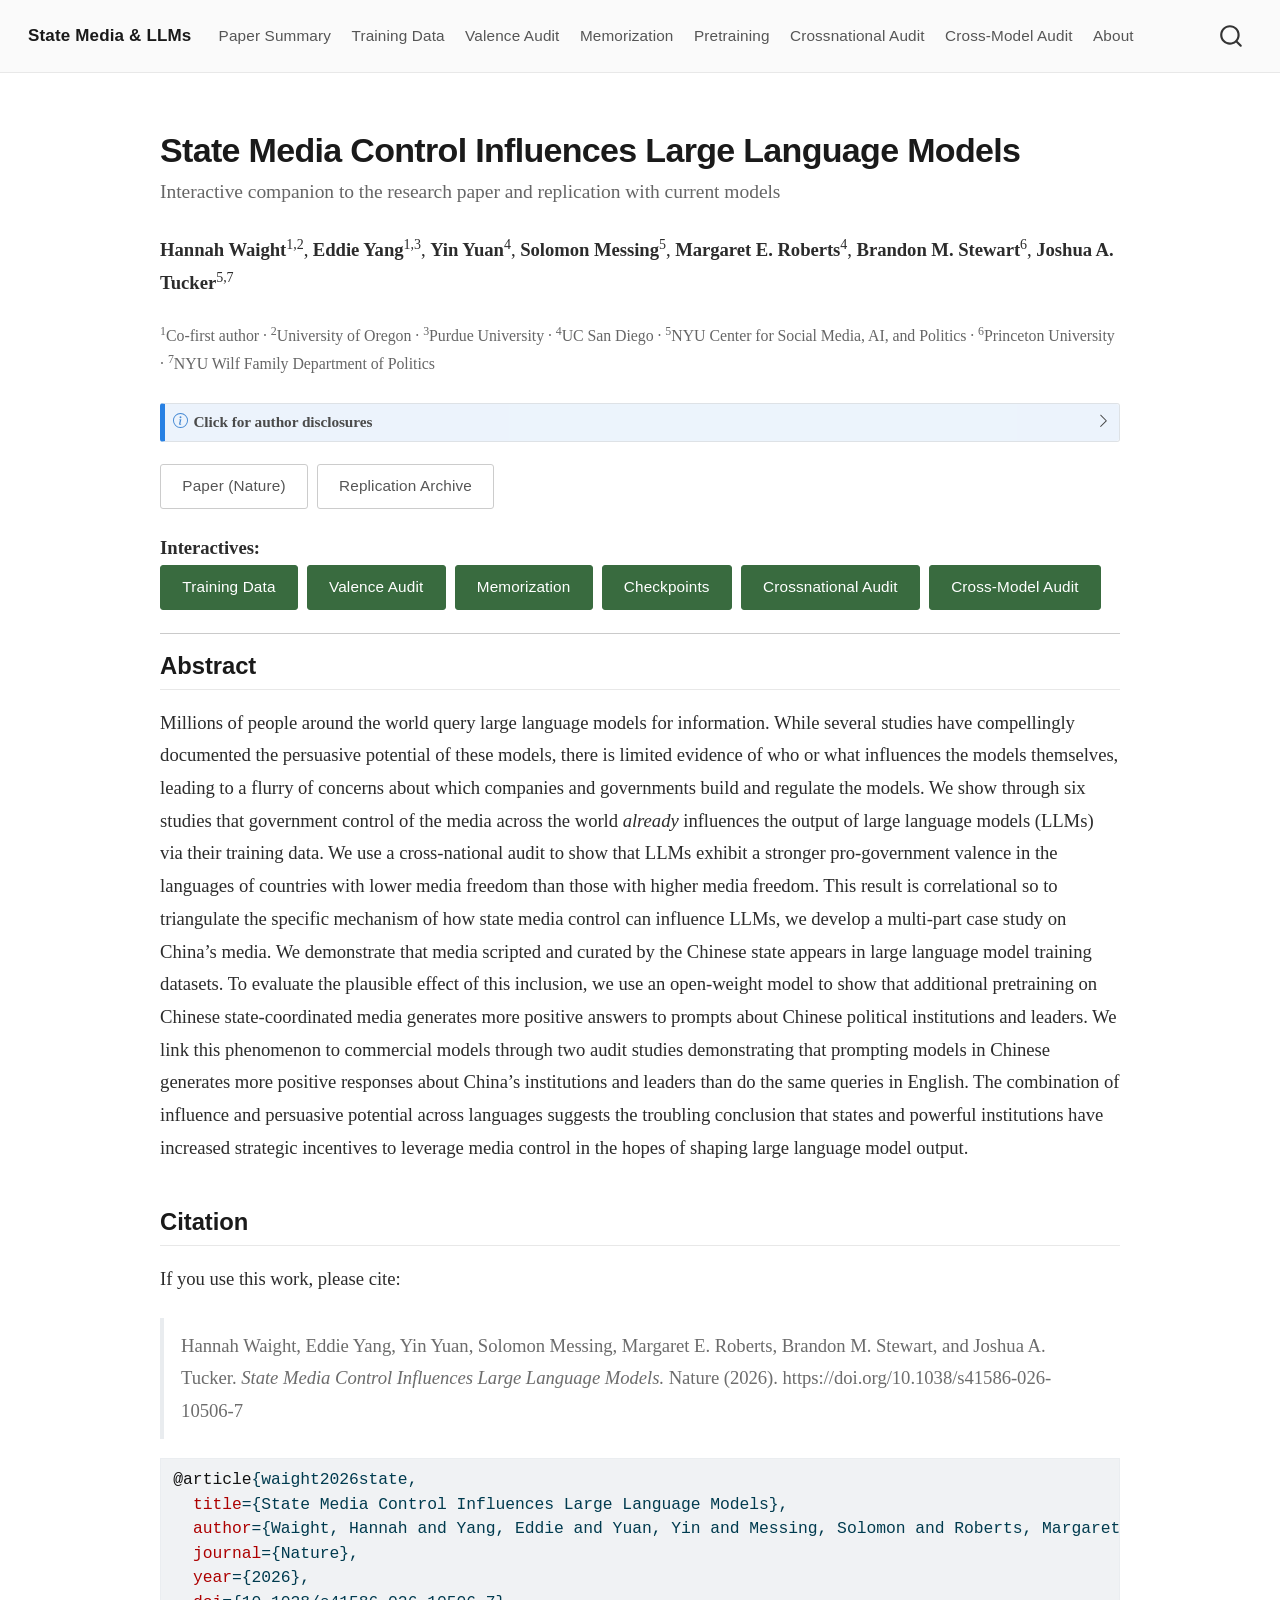
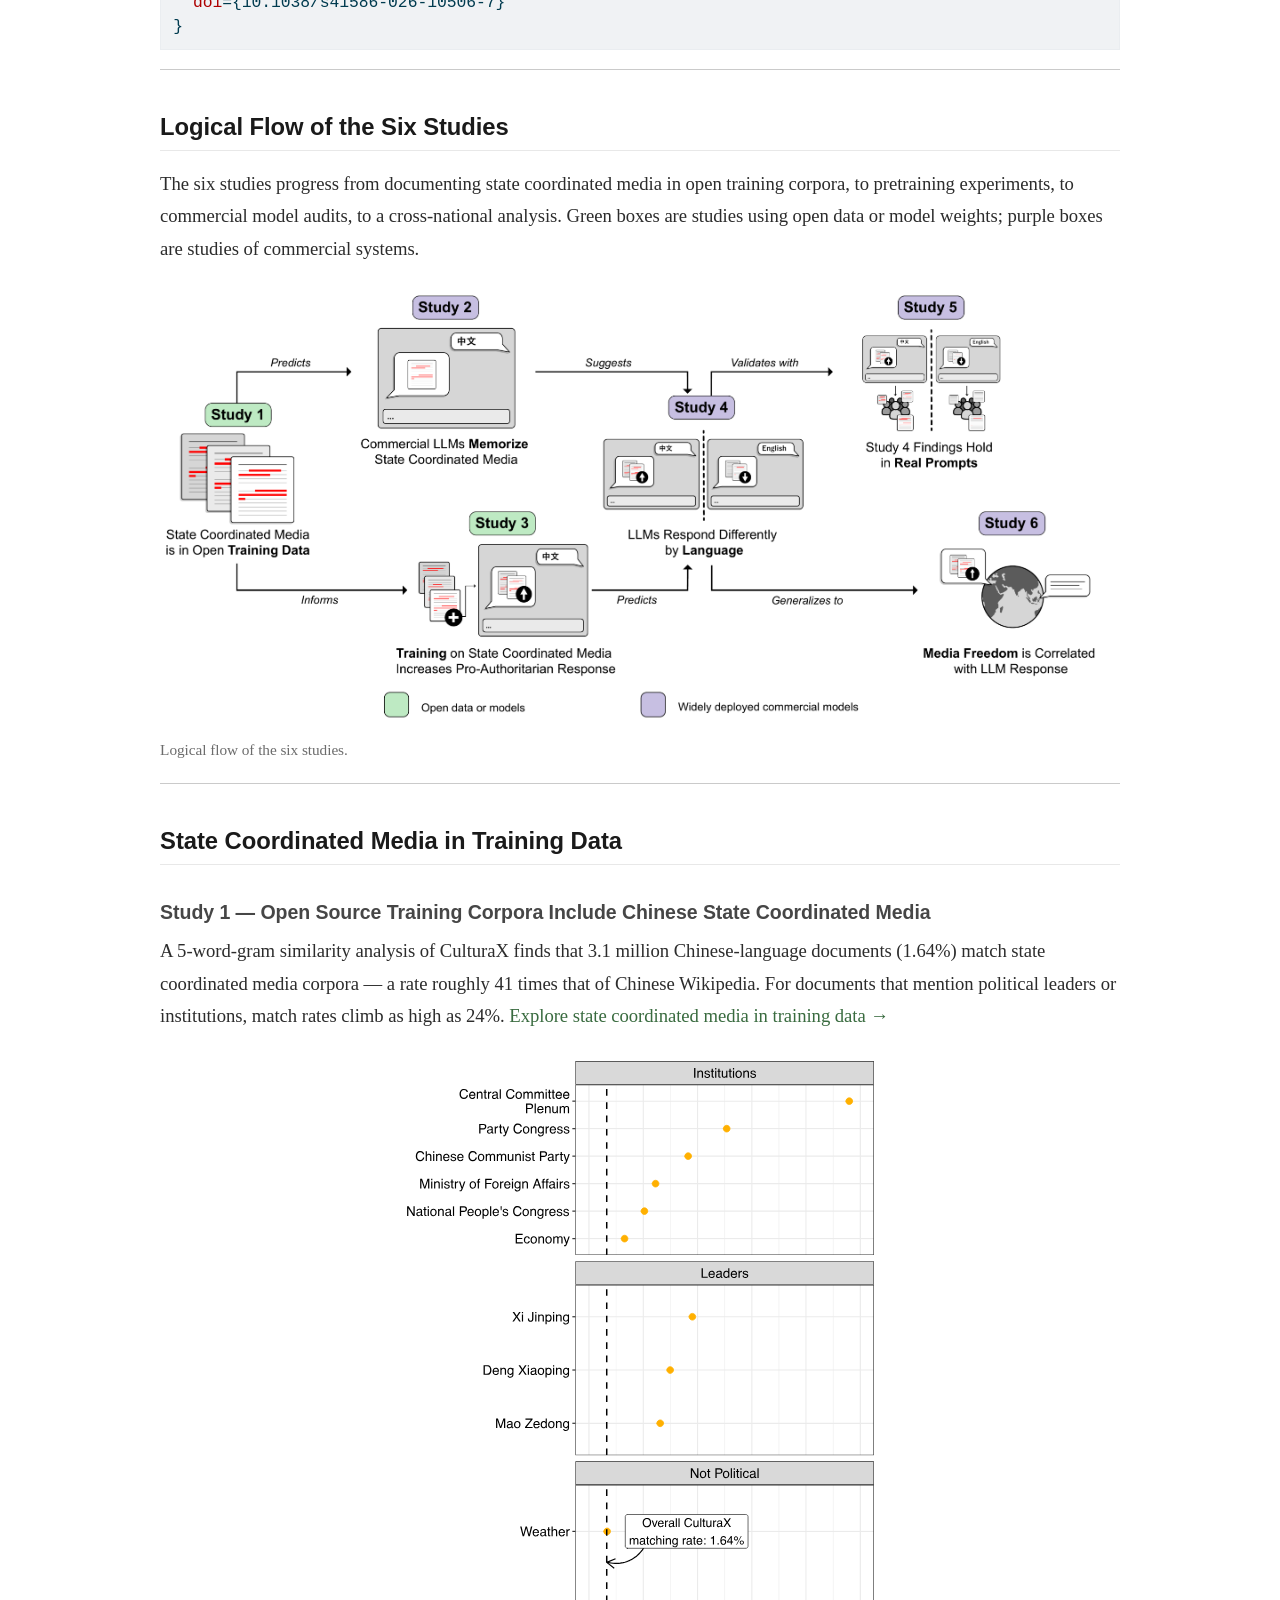
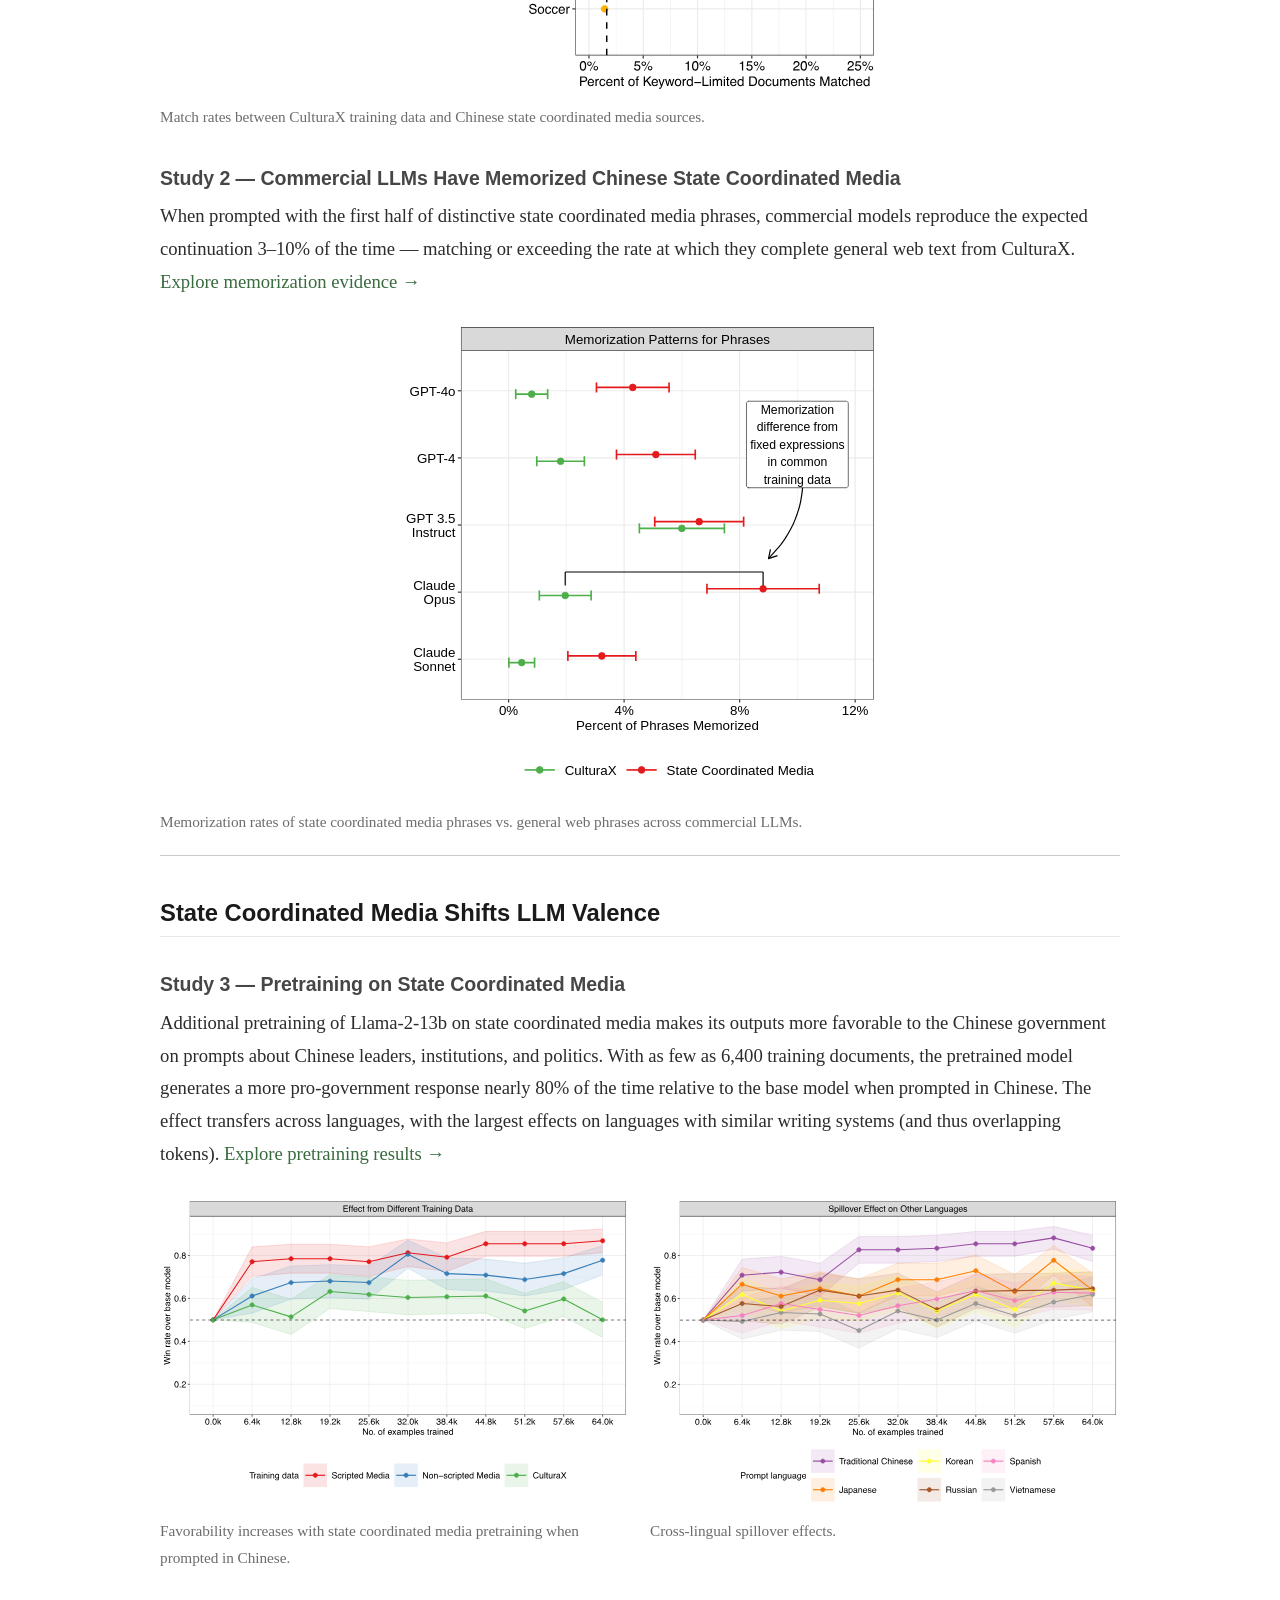
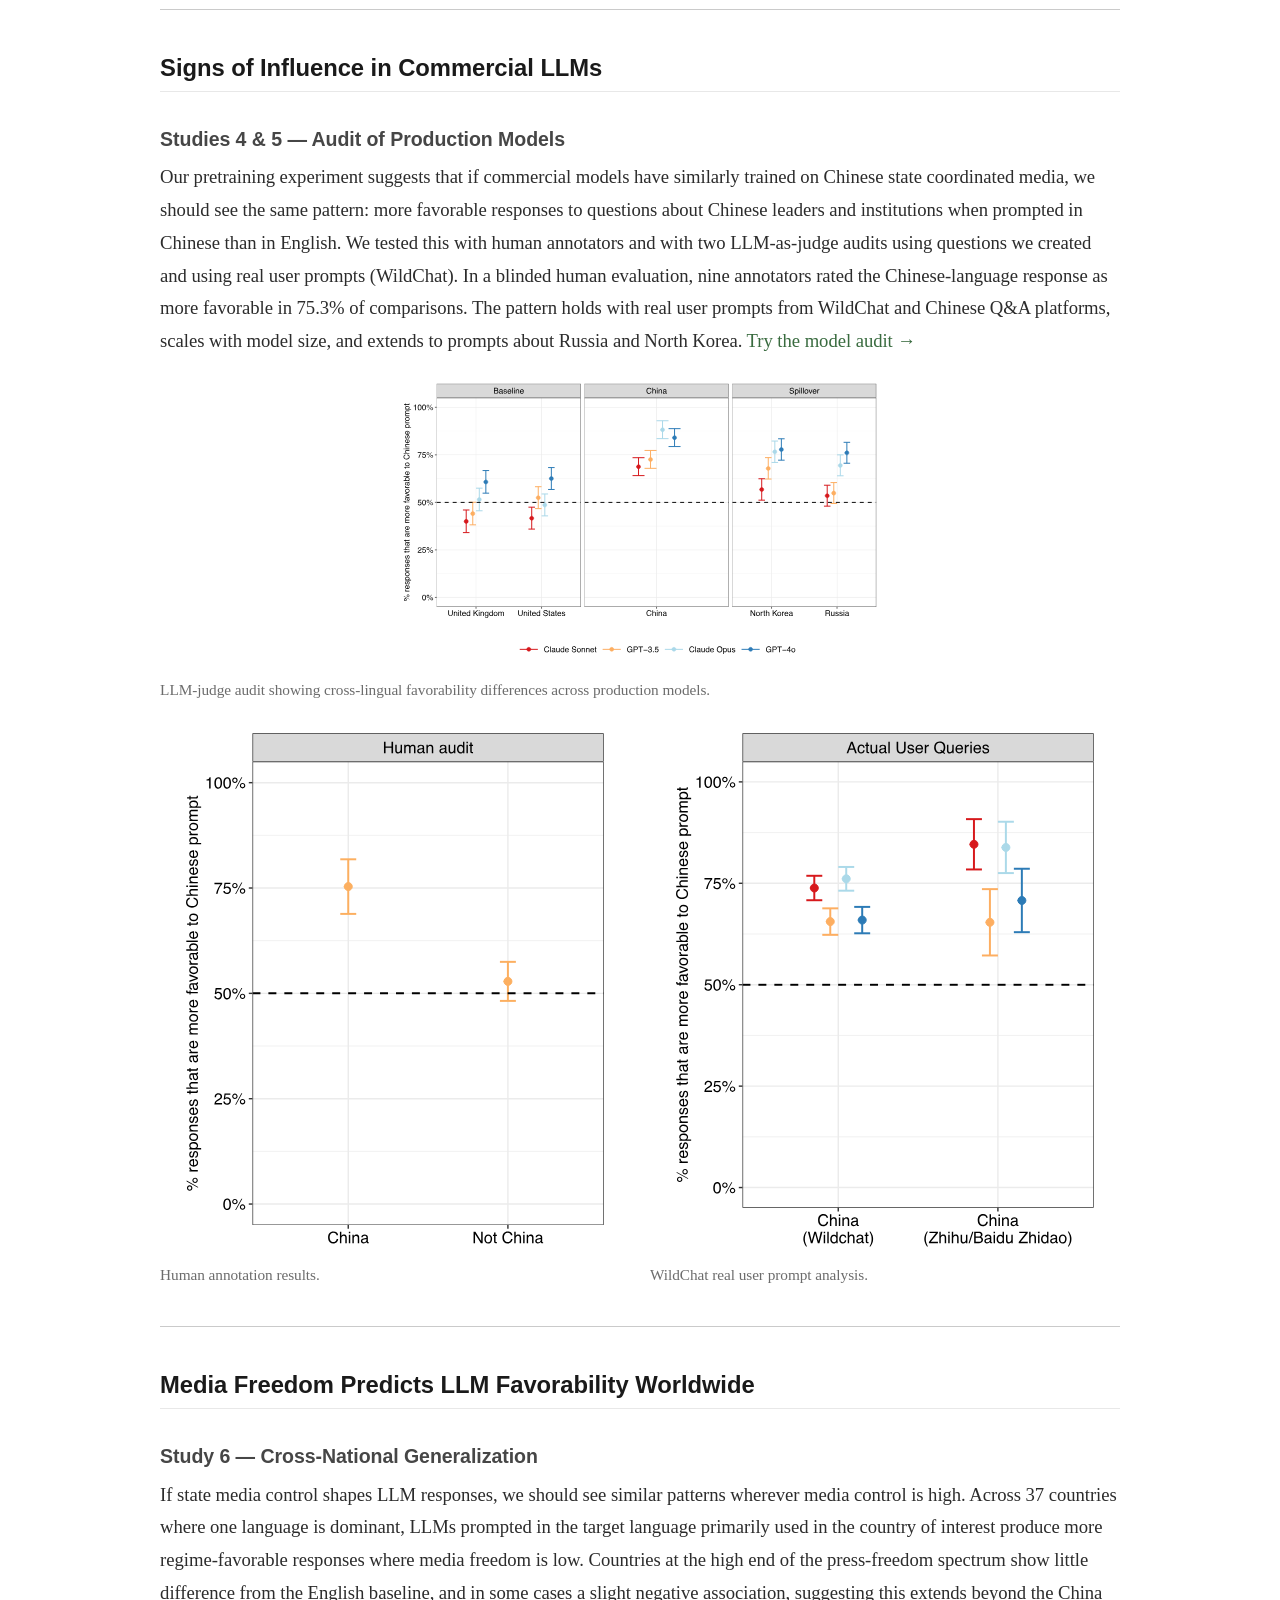
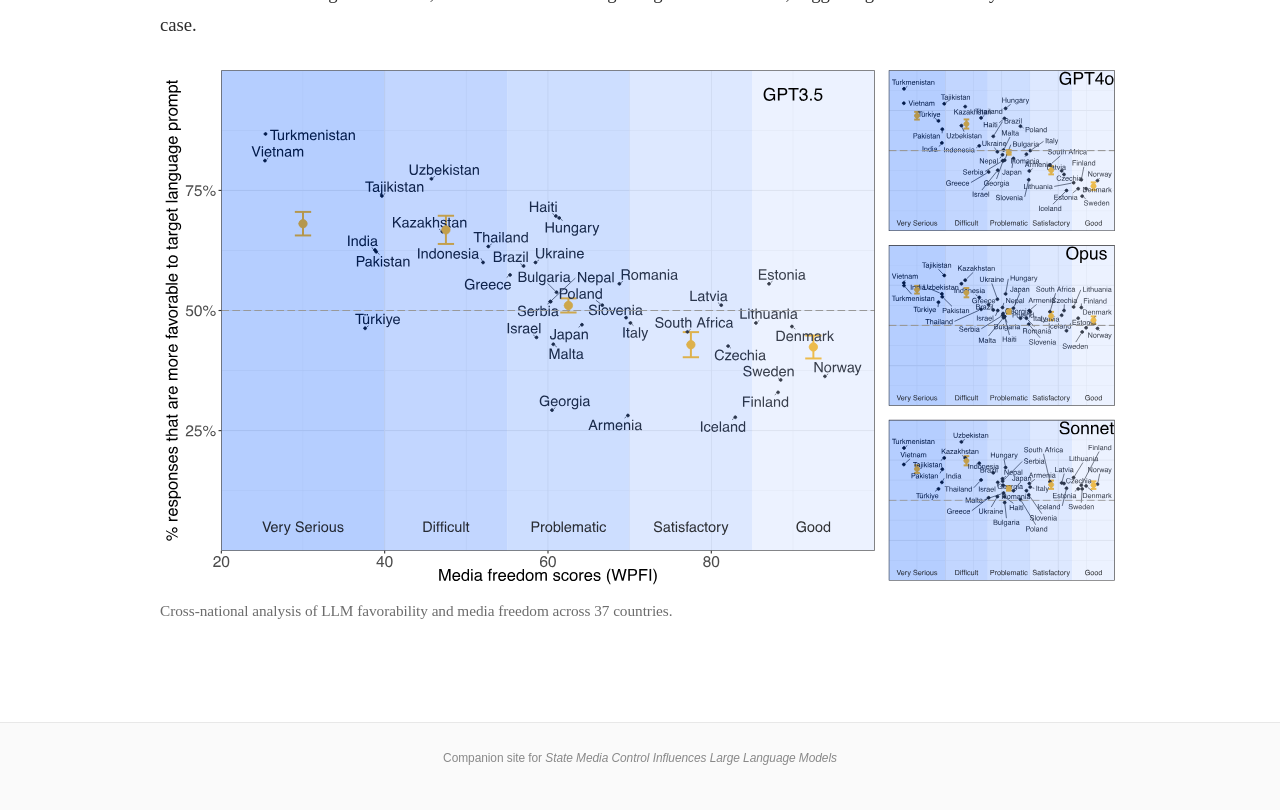
==== index.html @ e82400bd "Built site for gh-pages" ====
<!DOCTYPE html>
<html xmlns="http://www.w3.org/1999/xhtml" lang="en" xml:lang="en"><head>

<meta charset="utf-8">
<meta name="generator" content="quarto-1.9.37">

<meta name="viewport" content="width=device-width, initial-scale=1.0, user-scalable=yes">


<title>State Media Control Influences Large Language Models – State Media &amp; LLMs</title>
<style>
/* Default styles provided by pandoc.
** See https://pandoc.org/MANUAL.html#variables-for-html for config info.
*/
code{white-space: pre-wrap;}
span.smallcaps{font-variant: small-caps;}
div.columns{display: flex; gap: min(4vw, 1.5em);}
div.column{flex: auto; overflow-x: auto;}
div.hanging-indent{margin-left: 1.5em; text-indent: -1.5em;}
ul.task-list{list-style: none;}
ul.task-list li input[type="checkbox"] {
  width: 0.8em;
  margin: 0 0.8em 0.2em -1em; /* quarto-specific, see https://github.com/quarto-dev/quarto-cli/issues/4556 */ 
  vertical-align: middle;
}
/* CSS for syntax highlighting */
html { -webkit-text-size-adjust: 100%; }
pre > code.sourceCode { white-space: pre; position: relative; }
pre > code.sourceCode > span { display: inline-block; line-height: 1.25; }
pre > code.sourceCode > span:empty { height: 1.2em; }
.sourceCode { overflow: visible; }
code.sourceCode > span { color: inherit; text-decoration: inherit; }
div.sourceCode { margin: 1em 0; }
pre.sourceCode { margin: 0; }
@media screen {
div.sourceCode { overflow: auto; }
}
@media print {
pre > code.sourceCode { white-space: pre-wrap; }
pre > code.sourceCode > span { text-indent: -5em; padding-left: 5em; }
}
pre.numberSource code
  { counter-reset: source-line 0; }
pre.numberSource code > span
  { position: relative; left: -4em; counter-increment: source-line; }
pre.numberSource code > span > a:first-child::before
  { content: counter(source-line);
    position: relative; left: -1em; text-align: right; vertical-align: baseline;
    border: none; display: inline-block;
    -webkit-touch-callout: none; -webkit-user-select: none;
    -khtml-user-select: none; -moz-user-select: none;
    -ms-user-select: none; user-select: none;
    padding: 0 4px; width: 4em;
  }
pre.numberSource { margin-left: 3em;  padding-left: 4px; }
div.sourceCode
  {   }
@media screen {
pre > code.sourceCode > span > a:first-child::before { text-decoration: underline; }
}
</style>


<script src="site_libs/quarto-nav/quarto-nav.js"></script>
<script src="site_libs/quarto-nav/headroom.min.js"></script>
<script src="site_libs/clipboard/clipboard.min.js"></script>
<script src="site_libs/quarto-search/autocomplete.umd.js"></script>
<script src="site_libs/quarto-search/fuse.min.js"></script>
<script src="site_libs/quarto-search/quarto-search.js"></script>
<meta name="quarto:offset" content="./">
<script src="site_libs/quarto-html/quarto.js" type="module"></script>
<script src="site_libs/quarto-html/tabsets/tabsets.js" type="module"></script>
<script src="site_libs/quarto-html/popper.min.js"></script>
<script src="site_libs/quarto-html/tippy.umd.min.js"></script>
<script src="site_libs/quarto-html/anchor.min.js"></script>
<link href="site_libs/quarto-html/tippy.css" rel="stylesheet">
<link href="site_libs/quarto-html/quarto-syntax-highlighting-7f8f88aac4f3542376d5c11b86a4c14d.css" rel="stylesheet" id="quarto-text-highlighting-styles">
<script src="site_libs/bootstrap/bootstrap.min.js"></script>
<link href="site_libs/bootstrap/bootstrap-icons.css" rel="stylesheet">
<link href="site_libs/bootstrap/bootstrap-69e6af7db91654c2cebb0308aa885b7c.min.css" rel="stylesheet" append-hash="true" id="quarto-bootstrap" data-mode="light">
<script id="quarto-search-options" type="application/json">{
  "location": "navbar",
  "copy-button": false,
  "collapse-after": 3,
  "panel-placement": "end",
  "type": "overlay",
  "limit": 50,
  "keyboard-shortcut": [
    "f",
    "/",
    "s"
  ],
  "show-item-context": false,
  "language": {
    "search-no-results-text": "No results",
    "search-matching-documents-text": "matching documents",
    "search-copy-link-title": "Copy link to search",
    "search-hide-matches-text": "Hide additional matches",
    "search-more-match-text": "more match in this document",
    "search-more-matches-text": "more matches in this document",
    "search-clear-button-title": "Clear",
    "search-text-placeholder": "",
    "search-detached-cancel-button-title": "Cancel",
    "search-submit-button-title": "Submit",
    "search-label": "Search"
  }
}</script>


<link rel="stylesheet" href="styles.css">
</head>

<body class="nav-fixed fullcontent quarto-light">

<div id="quarto-search-results"></div>
  <header id="quarto-header" class="headroom fixed-top">
    <nav class="navbar navbar-expand-lg " data-bs-theme="dark">
      <div class="navbar-container container-fluid">
      <div class="navbar-brand-container mx-auto">
    <a class="navbar-brand" href="./index.html">
    <span class="navbar-title">State Media &amp; LLMs</span>
    </a>
  </div>
            <div id="quarto-search" class="" title="Search"></div>
          <button class="navbar-toggler" type="button" data-bs-toggle="collapse" data-bs-target="#navbarCollapse" aria-controls="navbarCollapse" role="menu" aria-expanded="false" aria-label="Toggle navigation" onclick="if (window.quartoToggleHeadroom) { window.quartoToggleHeadroom(); }">
  <span class="navbar-toggler-icon"></span>
</button>
          <div class="collapse navbar-collapse" id="navbarCollapse">
            <ul class="navbar-nav navbar-nav-scroll me-auto">
  <li class="nav-item">
    <a class="nav-link active" href="./index.html" aria-current="page"> 
<span class="menu-text">Paper Summary</span></a>
  </li>  
  <li class="nav-item">
    <a class="nav-link" href="./scm_in_pretrain.html"> 
<span class="menu-text">Training Data</span></a>
  </li>  
  <li class="nav-item">
    <a class="nav-link" href="./audit.html"> 
<span class="menu-text">Valence Audit</span></a>
  </li>  
  <li class="nav-item">
    <a class="nav-link" href="./memorization.html"> 
<span class="menu-text">Memorization</span></a>
  </li>  
  <li class="nav-item">
    <a class="nav-link" href="./checkpoints.html"> 
<span class="menu-text">Pretraining</span></a>
  </li>  
  <li class="nav-item">
    <a class="nav-link" href="./global.html"> 
<span class="menu-text">Crossnational Audit</span></a>
  </li>  
  <li class="nav-item">
    <a class="nav-link" href="./cross_model_audit.html"> 
<span class="menu-text">Cross-Model Audit</span></a>
  </li>  
  <li class="nav-item">
    <a class="nav-link" href="./about.html"> 
<span class="menu-text">About</span></a>
  </li>  
</ul>
          </div> <!-- /navcollapse -->
            <div class="quarto-navbar-tools">
</div>
      </div> <!-- /container-fluid -->
    </nav>
</header>
<!-- content -->
<div id="quarto-content" class="quarto-container page-columns page-rows-contents page-layout-article page-navbar">
<!-- sidebar -->
<!-- margin-sidebar -->
    
<!-- main -->
<main class="content" id="quarto-document-content">

<header id="title-block-header" class="quarto-title-block default">
<div class="quarto-title">
<h1 class="title">State Media Control Influences Large Language Models</h1>
<p class="subtitle lead">Interactive companion to the research paper and replication with current models</p>
</div>



<div class="quarto-title-meta">

    
  
    
  </div>
  


</header>


<p><strong>Hannah Waight</strong><sup>1,2</sup>, <strong>Eddie Yang</strong><sup>1,3</sup>, <strong>Yin Yuan</strong><sup>4</sup>, <strong>Solomon Messing</strong><sup>5</sup>, <strong>Margaret E. Roberts</strong><sup>4</sup>, <strong>Brandon M. Stewart</strong><sup>6</sup>, <strong>Joshua A. Tucker</strong><sup>5,7</sup></p>
<div style="font-size: 0.85em; color: #666; margin-bottom: 1.5rem;">
<p><sup>1</sup>Co-first author · <sup>2</sup>University of Oregon · <sup>3</sup>Purdue University · <sup>4</sup>UC San Diego · <sup>5</sup>NYU Center for Social Media, AI, and Politics · <sup>6</sup>Princeton University · <sup>7</sup>NYU Wilf Family Department of Politics</p>
</div>
<div class="callout callout-style-default callout-note callout-titled" title="Click for author disclosures">
<div class="callout-header d-flex align-content-center collapsed" data-bs-toggle="collapse" data-bs-target=".callout-1-contents" aria-controls="callout-1" aria-expanded="false" aria-label="Toggle callout">
<div class="callout-icon-container">
<i class="callout-icon"></i>
</div>
<div class="callout-title-container flex-fill">
<span class="screen-reader-only">Note</span>Click for author disclosures
</div>
<div class="callout-btn-toggle d-inline-block border-0 py-1 ps-1 pe-0 float-end"><i class="callout-toggle"></i></div>
</div>
<div id="callout-1" class="callout-1-contents callout-collapse collapse">
<div class="callout-body-container callout-body">
<p>M.E.R. and Y.Y. declare no competing interests. Two of our authors (H.W. and S.M.) have personal financial interests in A.I. related companies, in particular Meta (H.W. only), Nvidia, Alphabet, Microsoft, and Taiwan Semiconductor (S.M. only). Two of our authors have past employment histories with A.I. related companies. E.Y. was an intern at Microsoft Research in the summer of 2022 and 2023. S.M. worked at Facebook (now Meta) in various capacities from 2011-2015 and 2018-2020, at Twitter (now X) from 2021-2023, and contracts for 501c6 non-profit ML Commons, which releases AI benchmarks (2026-present). After this paper was accepted, SM accepted a job at Google DeepMind. Finally, four of our authors received funding or other resources for unrelated projects from A.I. related companies. For an unrelated project B.M.S. received an unrestricted grant from Meta, “Foundational Integrity Research: Misinformation and Polarization.” S.M. received a 2010 Google Research Award for a research project on “Social cues and reliability in content selection and evaluation.” E.Y. received a Google Research Award for an unrelated project in 2026. J.A.T. received a small fee from Facebook to compensate him for administrative time spent in organizing a 1-day conference for approximately 30 academic researchers and a dozen Facebook product managers and data scientists that was held at NYU in the summer of 2017 to discuss research related to civic engagement. J.A.T. is also one of the co-leads of the external academic team for the 2020 U.S. Facebook &amp; Instagram Election Study, a project that began in early 2020 and is still ongoing at the time of the writing of this article. He was not compensated financially for his participation in this project by Meta, but the project involves working collaboratively with Meta researchers. J.A.T. received a 2024 Google Research Grant to support a research project on “From Search Engines to Answer Engines: Testing the Effects of Traditional and LLM-Based Search on Belief in the Veracity of News”. J.A.T. is a Senior Geopolitical Risk Advisor at Kroll.</p>
</div>
</div>
</div>
<p><a href="https://doi.org/10.1038/s41586-026-10506-7" class="btn btn-outline-secondary btn-sm me-1">Paper (Nature)</a> <a href="https://doi.org/10.7910/DVN/NECR2K" class="btn btn-outline-secondary btn-sm me-1">Replication Archive</a></p>
<p><strong>Interactives:</strong><br> <a href="./scm_in_pretrain.html" class="btn btn-primary btn-sm me-1">Training Data</a> <a href="./audit.html" class="btn btn-primary btn-sm me-1">Valence Audit</a> <a href="./memorization.html" class="btn btn-primary btn-sm me-1">Memorization</a> <a href="./checkpoints.html" class="btn btn-primary btn-sm me-1">Checkpoints</a> <a href="./global.html" class="btn btn-primary btn-sm me-1">Crossnational Audit</a> <a href="./cross_model_audit.html" class="btn btn-primary btn-sm me-1">Cross-Model Audit</a></p>
<hr>
<section id="abstract" class="level2">
<h2 class="anchored" data-anchor-id="abstract">Abstract</h2>
<p>Millions of people around the world query large language models for information. While several studies have compellingly documented the persuasive potential of these models, there is limited evidence of who or what influences the models themselves, leading to a flurry of concerns about which companies and governments build and regulate the models. We show through six studies that government control of the media across the world <em>already</em> influences the output of large language models (LLMs) via their training data. We use a cross-national audit to show that LLMs exhibit a stronger pro-government valence in the languages of countries with lower media freedom than those with higher media freedom. This result is correlational so to triangulate the specific mechanism of how state media control can influence LLMs, we develop a multi-part case study on China’s media. We demonstrate that media scripted and curated by the Chinese state appears in large language model training datasets. To evaluate the plausible effect of this inclusion, we use an open-weight model to show that additional pretraining on Chinese state-coordinated media generates more positive answers to prompts about Chinese political institutions and leaders. We link this phenomenon to commercial models through two audit studies demonstrating that prompting models in Chinese generates more positive responses about China’s institutions and leaders than do the same queries in English. The combination of influence and persuasive potential across languages suggests the troubling conclusion that states and powerful institutions have increased strategic incentives to leverage media control in the hopes of shaping large language model output.</p>
</section>
<section id="citation" class="level2">
<h2 class="anchored" data-anchor-id="citation">Citation</h2>
<p>If you use this work, please cite:</p>
<blockquote class="blockquote">
<p>Hannah Waight, Eddie Yang, Yin Yuan, Solomon Messing, Margaret E. Roberts, Brandon M. Stewart, and Joshua A. Tucker. <em>State Media Control Influences Large Language Models.</em> Nature (2026). https://doi.org/10.1038/s41586-026-10506-7</p>
</blockquote>
<div class="code-copy-outer-scaffold"><div class="sourceCode" id="cb1"><pre class="sourceCode bibtex code-with-copy"><code class="sourceCode bibtex"><span id="cb1-1"><a href="#cb1-1" aria-hidden="true" tabindex="-1"></a><span class="va">@article</span>{<span class="ot">waight2026state</span>,</span>
<span id="cb1-2"><a href="#cb1-2" aria-hidden="true" tabindex="-1"></a>  <span class="dt">title</span>={State Media Control Influences Large Language Models},</span>
<span id="cb1-3"><a href="#cb1-3" aria-hidden="true" tabindex="-1"></a>  <span class="dt">author</span>={Waight, Hannah and Yang, Eddie and Yuan, Yin and Messing, Solomon and Roberts, Margaret E. and Stewart, Brandon M. and Tucker, Joshua A.},</span>
<span id="cb1-4"><a href="#cb1-4" aria-hidden="true" tabindex="-1"></a>  <span class="dt">journal</span>={Nature},</span>
<span id="cb1-5"><a href="#cb1-5" aria-hidden="true" tabindex="-1"></a>  <span class="dt">year</span>={2026},</span>
<span id="cb1-6"><a href="#cb1-6" aria-hidden="true" tabindex="-1"></a>  <span class="dt">doi</span>={10.1038/s41586-026-10506-7}</span>
<span id="cb1-7"><a href="#cb1-7" aria-hidden="true" tabindex="-1"></a>}</span></code></pre></div><button title="Copy to Clipboard" class="code-copy-button"><i class="bi"></i></button></div>
<hr>
</section>
<section id="logical-flow-of-the-six-studies" class="level2">
<h2 class="anchored" data-anchor-id="logical-flow-of-the-six-studies">Logical Flow of the Six Studies</h2>
<p>The six studies progress from documenting state coordinated media in open training corpora, to pretraining experiments, to commercial model audits, to a cross-national analysis. Green boxes are studies using open data or model weights; purple boxes are studies of commercial systems.</p>
<div class="quarto-figure quarto-figure-center">
<figure class="figure">
<p><img src="images/figure_1_logical_flow.png" class="img-fluid figure-img"></p>
<figcaption>Logical flow of the six studies.</figcaption>
</figure>
</div>
<hr>
</section>
<section id="state-coordinated-media-in-training-data" class="level2">
<h2 class="anchored" data-anchor-id="state-coordinated-media-in-training-data">State Coordinated Media in Training Data</h2>
<section id="study-1-open-source-training-corpora-include-chinese-state-coordinated-media" class="level3">
<h3 class="anchored" data-anchor-id="study-1-open-source-training-corpora-include-chinese-state-coordinated-media">Study 1 — Open Source Training Corpora Include Chinese State Coordinated Media</h3>
<p>A 5-word-gram similarity analysis of CulturaX finds that 3.1 million Chinese-language documents (1.64%) match state coordinated media corpora — a rate roughly 41 times that of Chinese Wikipedia. For documents that mention political leaders or institutions, match rates climb as high as 24%. <a href="./scm_in_pretrain.html">Explore state coordinated media in training data →</a></p>
<div class="quarto-figure quarto-figure-center">
<figure class="figure">
<p><img src="images/fig2_panel_a_match.svg" class="img-fluid figure-img" style="width:50.0%"></p>
<figcaption>Match rates between CulturaX training data and Chinese state coordinated media sources.</figcaption>
</figure>
</div>
</section>
<section id="study-2-commercial-llms-have-memorized-chinese-state-coordinated-media" class="level3">
<h3 class="anchored" data-anchor-id="study-2-commercial-llms-have-memorized-chinese-state-coordinated-media">Study 2 — Commercial LLMs Have Memorized Chinese State Coordinated Media</h3>
<p>When prompted with the first half of distinctive state coordinated media phrases, commercial models reproduce the expected continuation 3–10% of the time — matching or exceeding the rate at which they complete general web text from CulturaX. <a href="./memorization.html">Explore memorization evidence →</a></p>
<div class="quarto-figure quarto-figure-center">
<figure class="figure">
<p><img src="images/fig2_panel_b_mem.svg" class="img-fluid figure-img" style="width:50.0%"></p>
<figcaption>Memorization rates of state coordinated media phrases vs.&nbsp;general web phrases across commercial LLMs.</figcaption>
</figure>
</div>
<hr>
</section>
</section>
<section id="state-coordinated-media-shifts-llm-valence" class="level2">
<h2 class="anchored" data-anchor-id="state-coordinated-media-shifts-llm-valence">State Coordinated Media Shifts LLM Valence</h2>
<section id="study-3-pretraining-on-state-coordinated-media" class="level3">
<h3 class="anchored" data-anchor-id="study-3-pretraining-on-state-coordinated-media">Study 3 — Pretraining on State Coordinated Media</h3>
<p>Additional pretraining of Llama-2-13b on state coordinated media makes its outputs more favorable to the Chinese government on prompts about Chinese leaders, institutions, and politics. With as few as 6,400 training documents, the pretrained model generates a more pro-government response nearly 80% of the time relative to the base model when prompted in Chinese. The effect transfers across languages, with the largest effects on languages with similar writing systems (and thus overlapping tokens). <a href="./checkpoints.html">Explore pretraining results →</a></p>
<div class="quarto-layout-panel" data-layout-ncol="2">
<div class="quarto-layout-row">
<div class="quarto-layout-cell" style="flex-basis: 50.0%;justify-content: flex-start;">
<div class="quarto-figure quarto-figure-center">
<figure class="figure">
<p><img src="images/ptrain_main.svg" class="img-fluid figure-img"></p>
<figcaption>Favorability increases with state coordinated media pretraining when prompted in Chinese.</figcaption>
</figure>
</div>
</div>
<div class="quarto-layout-cell" style="flex-basis: 50.0%;justify-content: flex-start;">
<div class="quarto-figure quarto-figure-center">
<figure class="figure">
<p><img src="images/ptrain_spillover.svg" class="img-fluid figure-img"></p>
<figcaption>Cross-lingual spillover effects.</figcaption>
</figure>
</div>
</div>
</div>
</div>
<hr>
</section>
</section>
<section id="signs-of-influence-in-commercial-llms" class="level2">
<h2 class="anchored" data-anchor-id="signs-of-influence-in-commercial-llms">Signs of Influence in Commercial LLMs</h2>
<section id="studies-4-5-audit-of-production-models" class="level3">
<h3 class="anchored" data-anchor-id="studies-4-5-audit-of-production-models">Studies 4 &amp; 5 — Audit of Production Models</h3>
<p>Our pretraining experiment suggests that if commercial models have similarly trained on Chinese state coordinated media, we should see the same pattern: more favorable responses to questions about Chinese leaders and institutions when prompted in Chinese than in English. We tested this with human annotators and with two LLM-as-judge audits using questions we created and using real user prompts (WildChat). In a blinded human evaluation, nine annotators rated the Chinese-language response as more favorable in 75.3% of comparisons. The pattern holds with real user prompts from WildChat and Chinese Q&amp;A platforms, scales with model size, and extends to prompts about Russia and North Korea. <a href="./audit.html">Try the model audit →</a></p>
<div class="quarto-figure quarto-figure-center">
<figure class="figure">
<p><img src="images/fig4_panel_b_audit.svg" class="img-fluid figure-img" style="width:50.0%"></p>
<figcaption>LLM-judge audit showing cross-lingual favorability differences across production models.</figcaption>
</figure>
</div>
<div class="quarto-layout-panel" data-layout-ncol="2">
<div class="quarto-layout-row">
<div class="quarto-layout-cell" style="flex-basis: 50.0%;justify-content: flex-start;">
<div class="quarto-figure quarto-figure-center">
<figure class="figure">
<p><img src="images/fig4_panel_a_human.svg" class="img-fluid figure-img"></p>
<figcaption>Human annotation results.</figcaption>
</figure>
</div>
</div>
<div class="quarto-layout-cell" style="flex-basis: 50.0%;justify-content: flex-start;">
<div class="quarto-figure quarto-figure-center">
<figure class="figure">
<p><img src="images/fig4_panel_c_wildchat.svg" class="img-fluid figure-img"></p>
<figcaption>WildChat real user prompt analysis.</figcaption>
</figure>
</div>
</div>
</div>
</div>
<hr>
</section>
</section>
<section id="media-freedom-predicts-llm-favorability-worldwide" class="level2">
<h2 class="anchored" data-anchor-id="media-freedom-predicts-llm-favorability-worldwide">Media Freedom Predicts LLM Favorability Worldwide</h2>
<section id="study-6-cross-national-generalization" class="level3">
<h3 class="anchored" data-anchor-id="study-6-cross-national-generalization">Study 6 — Cross-National Generalization</h3>
<p>If state media control shapes LLM responses, we should see similar patterns wherever media control is high. Across 37 countries where one language is dominant, LLMs prompted in the target language primarily used in the country of interest produce more regime-favorable responses where media freedom is low. Countries at the high end of the press-freedom spectrum show little difference from the English baseline, and in some cases a slight negative association, suggesting this extends beyond the China case.</p>
<div class="quarto-figure quarto-figure-center">
<figure class="figure">
<p><img src="images/global_country_grid.svg" class="img-fluid figure-img" style="width:100.0%"></p>
<figcaption>Cross-national analysis of LLM favorability and media freedom across 37 countries.</figcaption>
</figure>
</div>


</section>
</section>

</main> <!-- /main -->
<script id="quarto-html-after-body" type="application/javascript">
  window.document.addEventListener("DOMContentLoaded", function (event) {
    const icon = "";
    const anchorJS = new window.AnchorJS();
    anchorJS.options = {
      placement: 'right',
      icon: icon
    };
    anchorJS.add('.anchored');
    const isCodeAnnotation = (el) => {
      for (const clz of el.classList) {
        if (clz.startsWith('code-annotation-')) {                     
          return true;
        }
      }
      return false;
    }
    const onCopySuccess = function(e) {
      // button target
      const button = e.trigger;
      // don't keep focus
      button.blur();
      // flash "checked"
      button.classList.add('code-copy-button-checked');
      var currentTitle = button.getAttribute("title");
      button.setAttribute("title", "Copied!");
      let tooltip;
      if (window.bootstrap) {
        button.setAttribute("data-bs-toggle", "tooltip");
        button.setAttribute("data-bs-placement", "left");
        button.setAttribute("data-bs-title", "Copied!");
        tooltip = new bootstrap.Tooltip(button, 
          { trigger: "manual", 
            customClass: "code-copy-button-tooltip",
            offset: [0, -8]});
        tooltip.show();    
      }
      setTimeout(function() {
        if (tooltip) {
          tooltip.hide();
          button.removeAttribute("data-bs-title");
          button.removeAttribute("data-bs-toggle");
          button.removeAttribute("data-bs-placement");
        }
        button.setAttribute("title", currentTitle);
        button.classList.remove('code-copy-button-checked');
      }, 1000);
      // clear code selection
      e.clearSelection();
    }
    const getTextToCopy = function(trigger) {
      const outerScaffold = trigger.parentElement.cloneNode(true);
      const codeEl = outerScaffold.querySelector('code');
      for (const childEl of codeEl.children) {
        if (isCodeAnnotation(childEl)) {
          childEl.remove();
        }
      }
      return codeEl.innerText;
    }
    const clipboard = new window.ClipboardJS('.code-copy-button:not([data-in-quarto-modal])', {
      text: getTextToCopy
    });
    clipboard.on('success', onCopySuccess);
    if (window.document.getElementById('quarto-embedded-source-code-modal')) {
      const clipboardModal = new window.ClipboardJS('.code-copy-button[data-in-quarto-modal]', {
        text: getTextToCopy,
        container: window.document.getElementById('quarto-embedded-source-code-modal')
      });
      clipboardModal.on('success', onCopySuccess);
    }
      var localhostRegex = new RegExp(/^(?:http|https):\/\/localhost\:?[0-9]*\//);
      var mailtoRegex = new RegExp(/^mailto:/);
        var filterRegex = new RegExp("https:\/\/state-media-influence-llm\.github\.io\/");
      var isInternal = (href) => {
          return filterRegex.test(href) || localhostRegex.test(href) || mailtoRegex.test(href);
      }
      // Inspect non-navigation links and adorn them if external
     var links = window.document.querySelectorAll('a[href]:not(.nav-link):not(.navbar-brand):not(.toc-action):not(.sidebar-link):not(.sidebar-item-toggle):not(.pagination-link):not(.no-external):not([aria-hidden]):not(.dropdown-item):not(.quarto-navigation-tool):not(.about-link)');
      for (var i=0; i<links.length; i++) {
        const link = links[i];
        if (!isInternal(link.href)) {
          // undo the damage that might have been done by quarto-nav.js in the case of
          // links that we want to consider external
          if (link.dataset.originalHref !== undefined) {
            link.href = link.dataset.originalHref;
          }
        }
      }
    function tippyHover(el, contentFn, onTriggerFn, onUntriggerFn) {
      const config = {
        allowHTML: true,
        maxWidth: 500,
        delay: 100,
        arrow: false,
        appendTo: function(el) {
            return el.parentElement;
        },
        interactive: true,
        interactiveBorder: 10,
        theme: 'quarto',
        placement: 'bottom-start',
      };
      if (contentFn) {
        config.content = contentFn;
      }
      if (onTriggerFn) {
        config.onTrigger = onTriggerFn;
      }
      if (onUntriggerFn) {
        config.onUntrigger = onUntriggerFn;
      }
      window.tippy(el, config); 
    }
    const noterefs = window.document.querySelectorAll('a[role="doc-noteref"]');
    for (var i=0; i<noterefs.length; i++) {
      const ref = noterefs[i];
      tippyHover(ref, function() {
        // use id or data attribute instead here
        let href = ref.getAttribute('data-footnote-href') || ref.getAttribute('href');
        try { href = new URL(href).hash; } catch {}
        const id = href.replace(/^#\/?/, "");
        const note = window.document.getElementById(id);
        if (note) {
          return note.innerHTML;
        } else {
          return "";
        }
      });
    }
    const xrefs = window.document.querySelectorAll('a.quarto-xref');
    const processXRef = (id, note) => {
      // Strip column container classes
      const stripColumnClz = (el) => {
        el.classList.remove("page-full", "page-columns");
        if (el.children) {
          for (const child of el.children) {
            stripColumnClz(child);
          }
        }
      }
      stripColumnClz(note)
      if (id === null || id.startsWith('sec-')) {
        // Special case sections, only their first couple elements
        const container = document.createElement("div");
        if (note.children && note.children.length > 2) {
          container.appendChild(note.children[0].cloneNode(true));
          for (let i = 1; i < note.children.length; i++) {
            const child = note.children[i];
            if (child.tagName === "P" && child.innerText === "") {
              continue;
            } else {
              container.appendChild(child.cloneNode(true));
              break;
            }
          }
          if (window.Quarto?.typesetMath) {
            window.Quarto.typesetMath(container);
          }
          return container.innerHTML
        } else {
          if (window.Quarto?.typesetMath) {
            window.Quarto.typesetMath(note);
          }
          return note.innerHTML;
        }
      } else {
        // Remove any anchor links if they are present
        const anchorLink = note.querySelector('a.anchorjs-link');
        if (anchorLink) {
          anchorLink.remove();
        }
        if (window.Quarto?.typesetMath) {
          window.Quarto.typesetMath(note);
        }
        if (note.classList.contains("callout")) {
          return note.outerHTML;
        } else {
          return note.innerHTML;
        }
      }
    }
    for (var i=0; i<xrefs.length; i++) {
      const xref = xrefs[i];
      tippyHover(xref, undefined, function(instance) {
        instance.disable();
        let url = xref.getAttribute('href');
        let hash = undefined; 
        if (url.startsWith('#')) {
          hash = url;
        } else {
          try { hash = new URL(url).hash; } catch {}
        }
        if (hash) {
          const id = hash.replace(/^#\/?/, "");
          const note = window.document.getElementById(id);
          if (note !== null) {
            try {
              const html = processXRef(id, note.cloneNode(true));
              instance.setContent(html);
            } finally {
              instance.enable();
              instance.show();
            }
          } else {
            // See if we can fetch this
            fetch(url.split('#')[0])
            .then(res => res.text())
            .then(html => {
              const parser = new DOMParser();
              const htmlDoc = parser.parseFromString(html, "text/html");
              const note = htmlDoc.getElementById(id);
              if (note !== null) {
                const html = processXRef(id, note);
                instance.setContent(html);
              } 
            }).finally(() => {
              instance.enable();
              instance.show();
            });
          }
        } else {
          // See if we can fetch a full url (with no hash to target)
          // This is a special case and we should probably do some content thinning / targeting
          fetch(url)
          .then(res => res.text())
          .then(html => {
            const parser = new DOMParser();
            const htmlDoc = parser.parseFromString(html, "text/html");
            const note = htmlDoc.querySelector('main.content');
            if (note !== null) {
              // This should only happen for chapter cross references
              // (since there is no id in the URL)
              // remove the first header
              if (note.children.length > 0 && note.children[0].tagName === "HEADER") {
                note.children[0].remove();
              }
              const html = processXRef(null, note);
              instance.setContent(html);
            } 
          }).finally(() => {
            instance.enable();
            instance.show();
          });
        }
      }, function(instance) {
      });
    }
        let selectedAnnoteEl;
        const selectorForAnnotation = ( cell, annotation) => {
          let cellAttr = 'data-code-cell="' + cell + '"';
          let lineAttr = 'data-code-annotation="' +  annotation + '"';
          const selector = 'span[' + cellAttr + '][' + lineAttr + ']';
          return selector;
        }
        const selectCodeLines = (annoteEl) => {
          const doc = window.document;
          const targetCell = annoteEl.getAttribute("data-target-cell");
          const targetAnnotation = annoteEl.getAttribute("data-target-annotation");
          const annoteSpan = window.document.querySelector(selectorForAnnotation(targetCell, targetAnnotation));
          const lines = annoteSpan.getAttribute("data-code-lines").split(",");
          const lineIds = lines.map((line) => {
            return targetCell + "-" + line;
          })
          let top = null;
          let height = null;
          let parent = null;
          if (lineIds.length > 0) {
              //compute the position of the single el (top and bottom and make a div)
              const el = window.document.getElementById(lineIds[0]);
              top = el.offsetTop;
              height = el.offsetHeight;
              parent = el.parentElement.parentElement;
            if (lineIds.length > 1) {
              const lastEl = window.document.getElementById(lineIds[lineIds.length - 1]);
              const bottom = lastEl.offsetTop + lastEl.offsetHeight;
              height = bottom - top;
            }
            if (top !== null && height !== null && parent !== null) {
              // cook up a div (if necessary) and position it 
              let div = window.document.getElementById("code-annotation-line-highlight");
              if (div === null) {
                div = window.document.createElement("div");
                div.setAttribute("id", "code-annotation-line-highlight");
                div.style.position = 'absolute';
                parent.appendChild(div);
              }
              div.style.top = top - 2 + "px";
              div.style.height = height + 4 + "px";
              div.style.left = 0;
              let gutterDiv = window.document.getElementById("code-annotation-line-highlight-gutter");
              if (gutterDiv === null) {
                gutterDiv = window.document.createElement("div");
                gutterDiv.setAttribute("id", "code-annotation-line-highlight-gutter");
                gutterDiv.style.position = 'absolute';
                const codeCell = window.document.getElementById(targetCell);
                const gutter = codeCell.querySelector('.code-annotation-gutter');
                gutter.appendChild(gutterDiv);
              }
              gutterDiv.style.top = top - 2 + "px";
              gutterDiv.style.height = height + 4 + "px";
            }
            selectedAnnoteEl = annoteEl;
          }
        };
        const unselectCodeLines = () => {
          const elementsIds = ["code-annotation-line-highlight", "code-annotation-line-highlight-gutter"];
          elementsIds.forEach((elId) => {
            const div = window.document.getElementById(elId);
            if (div) {
              div.remove();
            }
          });
          selectedAnnoteEl = undefined;
        };
          // Handle positioning of the toggle
      window.addEventListener(
        "resize",
        throttle(() => {
          elRect = undefined;
          if (selectedAnnoteEl) {
            selectCodeLines(selectedAnnoteEl);
          }
        }, 10)
      );
      function throttle(fn, ms) {
      let throttle = false;
      let timer;
        return (...args) => {
          if(!throttle) { // first call gets through
              fn.apply(this, args);
              throttle = true;
          } else { // all the others get throttled
              if(timer) clearTimeout(timer); // cancel #2
              timer = setTimeout(() => {
                fn.apply(this, args);
                timer = throttle = false;
              }, ms);
          }
        };
      }
        // Attach click handler to the DT
        const annoteDls = window.document.querySelectorAll('dt[data-target-cell]');
        for (const annoteDlNode of annoteDls) {
          annoteDlNode.addEventListener('click', (event) => {
            const clickedEl = event.target;
            if (clickedEl !== selectedAnnoteEl) {
              unselectCodeLines();
              const activeEl = window.document.querySelector('dt[data-target-cell].code-annotation-active');
              if (activeEl) {
                activeEl.classList.remove('code-annotation-active');
              }
              selectCodeLines(clickedEl);
              clickedEl.classList.add('code-annotation-active');
            } else {
              // Unselect the line
              unselectCodeLines();
              clickedEl.classList.remove('code-annotation-active');
            }
          });
        }
    const findCites = (el) => {
      const parentEl = el.parentElement;
      if (parentEl) {
        const cites = parentEl.dataset.cites;
        if (cites) {
          return {
            el,
            cites: cites.split(' ')
          };
        } else {
          return findCites(el.parentElement)
        }
      } else {
        return undefined;
      }
    };
    var bibliorefs = window.document.querySelectorAll('a[role="doc-biblioref"]');
    for (var i=0; i<bibliorefs.length; i++) {
      const ref = bibliorefs[i];
      const citeInfo = findCites(ref);
      if (citeInfo) {
        tippyHover(citeInfo.el, function() {
          var popup = window.document.createElement('div');
          citeInfo.cites.forEach(function(cite) {
            var citeDiv = window.document.createElement('div');
            citeDiv.classList.add('hanging-indent');
            citeDiv.classList.add('csl-entry');
            var biblioDiv = window.document.getElementById('ref-' + cite);
            if (biblioDiv) {
              citeDiv.innerHTML = biblioDiv.innerHTML;
            }
            popup.appendChild(citeDiv);
          });
          return popup.innerHTML;
        });
      }
    }
  });
  </script>
</div> <!-- /content -->
<footer class="footer">
  <div class="nav-footer">
    <div class="nav-footer-left">
      &nbsp;
    </div>   
    <div class="nav-footer-center">
<p>Companion site for <em>State Media Control Influences Large Language Models</em></p>
</div>
    <div class="nav-footer-right">
      &nbsp;
    </div>
  </div>
</footer>




</body></html>
---- site_libs/quarto-html/tippy.css ----
.tippy-box[data-animation=fade][data-state=hidden]{opacity:0}[data-tippy-root]{max-width:calc(100vw - 10px)}.tippy-box{position:relative;background-color:#333;color:#fff;border-radius:4px;font-size:14px;line-height:1.4;white-space:normal;outline:0;transition-property:transform,visibility,opacity}.tippy-box[data-placement^=top]>.tippy-arrow{bottom:0}.tippy-box[data-placement^=top]>.tippy-arrow:before{bottom:-7px;left:0;border-width:8px 8px 0;border-top-color:initial;transform-origin:center top}.tippy-box[data-placement^=bottom]>.tippy-arrow{top:0}.tippy-box[data-placement^=bottom]>.tippy-arrow:before{top:-7px;left:0;border-width:0 8px 8px;border-bottom-color:initial;transform-origin:center bottom}.tippy-box[data-placement^=left]>.tippy-arrow{right:0}.tippy-box[data-placement^=left]>.tippy-arrow:before{border-width:8px 0 8px 8px;border-left-color:initial;right:-7px;transform-origin:center left}.tippy-box[data-placement^=right]>.tippy-arrow{left:0}.tippy-box[data-placement^=right]>.tippy-arrow:before{left:-7px;border-width:8px 8px 8px 0;border-right-color:initial;transform-origin:center right}.tippy-box[data-inertia][data-state=visible]{transition-timing-function:cubic-bezier(.54,1.5,.38,1.11)}.tippy-arrow{width:16px;height:16px;color:#333}.tippy-arrow:before{content:"";position:absolute;border-color:transparent;border-style:solid}.tippy-content{position:relative;padding:5px 9px;z-index:1}
---- site_libs/quarto-html/quarto-syntax-highlighting-7f8f88aac4f3542376d5c11b86a4c14d.css ----
/* quarto syntax highlight colors */
:root {
  --quarto-hl-ot-color: #003B4F;
  --quarto-hl-at-color: #657422;
  --quarto-hl-ss-color: #20794D;
  --quarto-hl-an-color: #5E5E5E;
  --quarto-hl-fu-color: #4758AB;
  --quarto-hl-st-color: #20794D;
  --quarto-hl-cf-color: #003B4F;
  --quarto-hl-op-color: #5E5E5E;
  --quarto-hl-er-color: #AD0000;
  --quarto-hl-bn-color: #AD0000;
  --quarto-hl-al-color: #AD0000;
  --quarto-hl-va-color: #111111;
  --quarto-hl-bu-color: inherit;
  --quarto-hl-ex-color: inherit;
  --quarto-hl-pp-color: #AD0000;
  --quarto-hl-in-color: #5E5E5E;
  --quarto-hl-vs-color: #20794D;
  --quarto-hl-wa-color: #5E5E5E;
  --quarto-hl-do-color: #5E5E5E;
  --quarto-hl-im-color: #00769E;
  --quarto-hl-ch-color: #20794D;
  --quarto-hl-dt-color: #AD0000;
  --quarto-hl-fl-color: #AD0000;
  --quarto-hl-co-color: #5E5E5E;
  --quarto-hl-cv-color: #5E5E5E;
  --quarto-hl-cn-color: #8f5902;
  --quarto-hl-sc-color: #5E5E5E;
  --quarto-hl-dv-color: #AD0000;
  --quarto-hl-kw-color: #003B4F;
}

/* other quarto variables */
:root {
  --quarto-font-monospace: SFMono-Regular, Menlo, Monaco, Consolas, "Liberation Mono", "Courier New", monospace;
}

/* syntax highlight based on Pandoc's rules */
pre > code.sourceCode > span {
  color: #003B4F;
}

code.sourceCode > span {
  color: #003B4F;
}

div.sourceCode,
div.sourceCode pre.sourceCode {
  color: #003B4F;
}

/* Normal */
code span {
  color: #003B4F;
}

/* Alert */
code span.al {
  color: #AD0000;
  font-style: inherit;
}

/* Annotation */
code span.an {
  color: #5E5E5E;
  font-style: inherit;
}

/* Attribute */
code span.at {
  color: #657422;
  font-style: inherit;
}

/* BaseN */
code span.bn {
  color: #AD0000;
  font-style: inherit;
}

/* BuiltIn */
code span.bu {
  font-style: inherit;
}

/* ControlFlow */
code span.cf {
  color: #003B4F;
  font-weight: bold;
  font-style: inherit;
}

/* Char */
code span.ch {
  color: #20794D;
  font-style: inherit;
}

/* Constant */
code span.cn {
  color: #8f5902;
  font-style: inherit;
}

/* Comment */
code span.co {
  color: #5E5E5E;
  font-style: inherit;
}

/* CommentVar */
code span.cv {
  color: #5E5E5E;
  font-style: italic;
}

/* Documentation */
code span.do {
  color: #5E5E5E;
  font-style: italic;
}

/* DataType */
code span.dt {
  color: #AD0000;
  font-style: inherit;
}

/* DecVal */
code span.dv {
  color: #AD0000;
  font-style: inherit;
}

/* Error */
code span.er {
  color: #AD0000;
  font-style: inherit;
}

/* Extension */
code span.ex {
  font-style: inherit;
}

/* Float */
code span.fl {
  color: #AD0000;
  font-style: inherit;
}

/* Function */
code span.fu {
  color: #4758AB;
  font-style: inherit;
}

/* Import */
code span.im {
  color: #00769E;
  font-style: inherit;
}

/* Information */
code span.in {
  color: #5E5E5E;
  font-style: inherit;
}

/* Keyword */
code span.kw {
  color: #003B4F;
  font-weight: bold;
  font-style: inherit;
}

/* Operator */
code span.op {
  color: #5E5E5E;
  font-style: inherit;
}

/* Other */
code span.ot {
  color: #003B4F;
  font-style: inherit;
}

/* Preprocessor */
code span.pp {
  color: #AD0000;
  font-style: inherit;
}

/* SpecialChar */
code span.sc {
  color: #5E5E5E;
  font-style: inherit;
}

/* SpecialString */
code span.ss {
  color: #20794D;
  font-style: inherit;
}

/* String */
code span.st {
  color: #20794D;
  font-style: inherit;
}

/* Variable */
code span.va {
  color: #111111;
  font-style: inherit;
}

/* VerbatimString */
code span.vs {
  color: #20794D;
  font-style: inherit;
}

/* Warning */
code span.wa {
  color: #5E5E5E;
  font-style: italic;
}

.prevent-inlining {
  content: "</";
}

/*# sourceMappingURL=789ad8cd35626ba772517505b42a116e.css.map */
---- styles.css ----
/* ── Response cards (LessWrong-style clean panels) ── */
.response-card {
  border: 1px solid #e5e5e5;
  border-radius: 3px;
  padding: 1.25rem 1.5rem;
  margin-bottom: 1.25rem;
  background: #fff;
  box-shadow: 0 1px 3px rgba(0, 0, 0, 0.04);
  transition: box-shadow 0.15s ease;
}

.response-card:hover {
  box-shadow: 0 2px 8px rgba(0, 0, 0, 0.08);
}

.response-card .card-header {
  font-family: "Inter", -apple-system, BlinkMacSystemFont, sans-serif;
  font-weight: 600;
  font-size: 0.9rem;
  margin-bottom: 0.75rem;
  padding-bottom: 0.6rem;
  border-bottom: 1px solid #eee;
  color: #333;
}

/* ── Side-by-side layout ── */
.side-by-side {
  display: grid;
  grid-template-columns: 1fr 1fr;
  gap: 1.5rem;
}

.three-col {
  display: grid;
  grid-template-columns: 1fr 1fr 1fr;
  gap: 1.5rem;
}

@media (max-width: 1200px) {
  .three-col {
    grid-template-columns: 1fr 1fr;
  }
}

@media (max-width: 768px) {
  .side-by-side,
  .three-col {
    grid-template-columns: 1fr;
  }
}

/* ── Category badges ── */
.badge-gap {
  background-color: #c0392b;
  color: white;
  padding: 0.15em 0.55em;
  border-radius: 3px;
  font-family: "Inter", sans-serif;
  font-size: 0.75rem;
  font-weight: 500;
  letter-spacing: 0.03em;
  text-transform: uppercase;
}

.badge-no-gap {
  background-color: #95a5a6;
  color: white;
  padding: 0.15em 0.55em;
  border-radius: 3px;
  font-family: "Inter", sans-serif;
  font-size: 0.75rem;
  font-weight: 500;
  letter-spacing: 0.03em;
  text-transform: uppercase;
}

/* ── Value boxes on landing page ── */
.value-box {
  border: 1px solid #e5e5e5;
  border-radius: 3px;
  padding: 2rem 1.5rem;
  text-align: center;
  margin-bottom: 1rem;
  background: #fff;
  box-shadow: 0 1px 3px rgba(0, 0, 0, 0.04);
}

.value-box .number {
  font-family: "Inter", -apple-system, sans-serif;
  font-size: 2rem;
  font-weight: 700;
  color: #396b3f;
  letter-spacing: -0.02em;
}

.value-box .label {
  font-size: 0.9rem;
  color: #777;
  line-height: 1.5;
  margin-top: 0.3rem;
}

/* ── Section links on landing page ── */
.content h3 a {
  color: #396b3f;
  border-bottom: 1px solid transparent;
}

.content h3 a:hover {
  color: #2d5532;
  border-bottom-color: #2d5532;
}

/* ── OJS containers ── */
.ojs-container {
  margin: 1.5rem 0;
}

/* OJS inputs — sans-serif for UI controls */
.ojs-container form,
.ojs-container input,
.ojs-container select,
.ojs-container label,
.ojs-container table {
  font-family: "Inter", -apple-system, BlinkMacSystemFont, sans-serif;
  font-size: 0.9rem;
}

/* OJS tables */
.ojs-container table {
  border-collapse: collapse;
  width: 100%;
}

.ojs-container th {
  font-weight: 600;
  text-transform: uppercase;
  font-size: 0.75rem;
  letter-spacing: 0.05em;
  color: #666;
  border-bottom: 2px solid #ddd;
  padding: 0.5rem 0.75rem;
}

.ojs-container td {
  padding: 0.5rem 0.75rem;
  border-bottom: 1px solid #f0f0f0;
  max-width: 300px;
  overflow: hidden;
  text-overflow: ellipsis;
  white-space: nowrap;
}

/* ── Callout boxes ── */
.callout {
  border-radius: 3px;
  font-size: 0.95rem;
}

/* ── Buttons ── */
.btn {
  font-family: "Inter", -apple-system, sans-serif;
  font-size: 0.9rem;
  font-weight: 500;
  letter-spacing: 0.01em;
  border-radius: 3px;
  padding: 0.5rem 1.25rem;
}

.btn-primary {
  background-color: #396b3f;
  border-color: #396b3f;
}

.btn-primary:hover {
  background-color: #2d5532;
  border-color: #2d5532;
}

.btn-outline-secondary {
  color: #555;
  border-color: #ccc;
}

.btn-outline-secondary:hover {
  background-color: #f5f5f5;
  color: #333;
  border-color: #999;
}

/* ── Code blocks ── */
code {
  font-size: 0.88em;
  background: #f7f7f7;
  padding: 0.15em 0.35em;
  border-radius: 2px;
  color: #c0392b;
}

pre {
  background: #f7f7f7;
  border: 1px solid #e8e8e8;
  border-radius: 3px;
  padding: 1rem;
  font-size: 0.88rem;
  line-height: 1.5;
}

/* ── TOC refinement ── */
#TOC {
  font-family: "Inter", -apple-system, sans-serif;
  font-size: 0.85rem;
}

#TOC a {
  color: #666;
  border-bottom: none;
}

#TOC a:hover {
  color: #333;
}

#TOC .active {
  color: #396b3f;
  font-weight: 500;
}
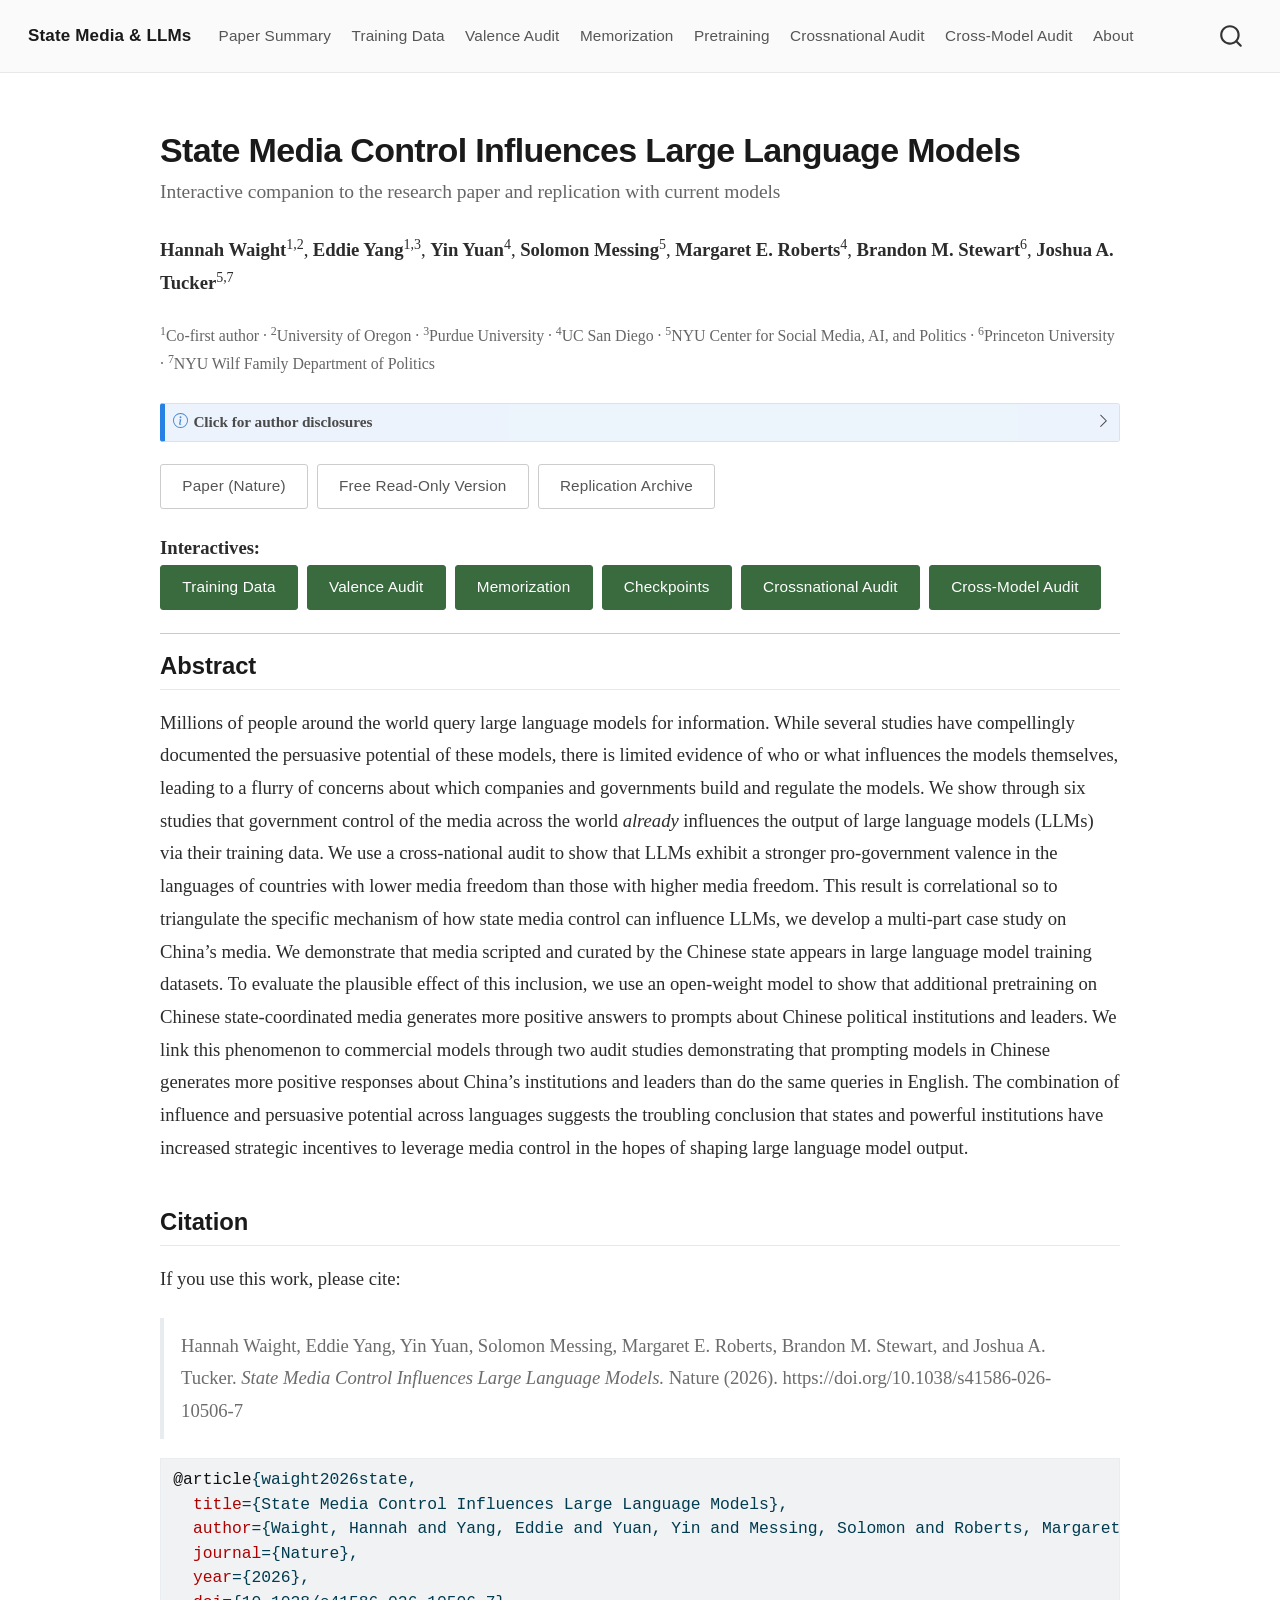
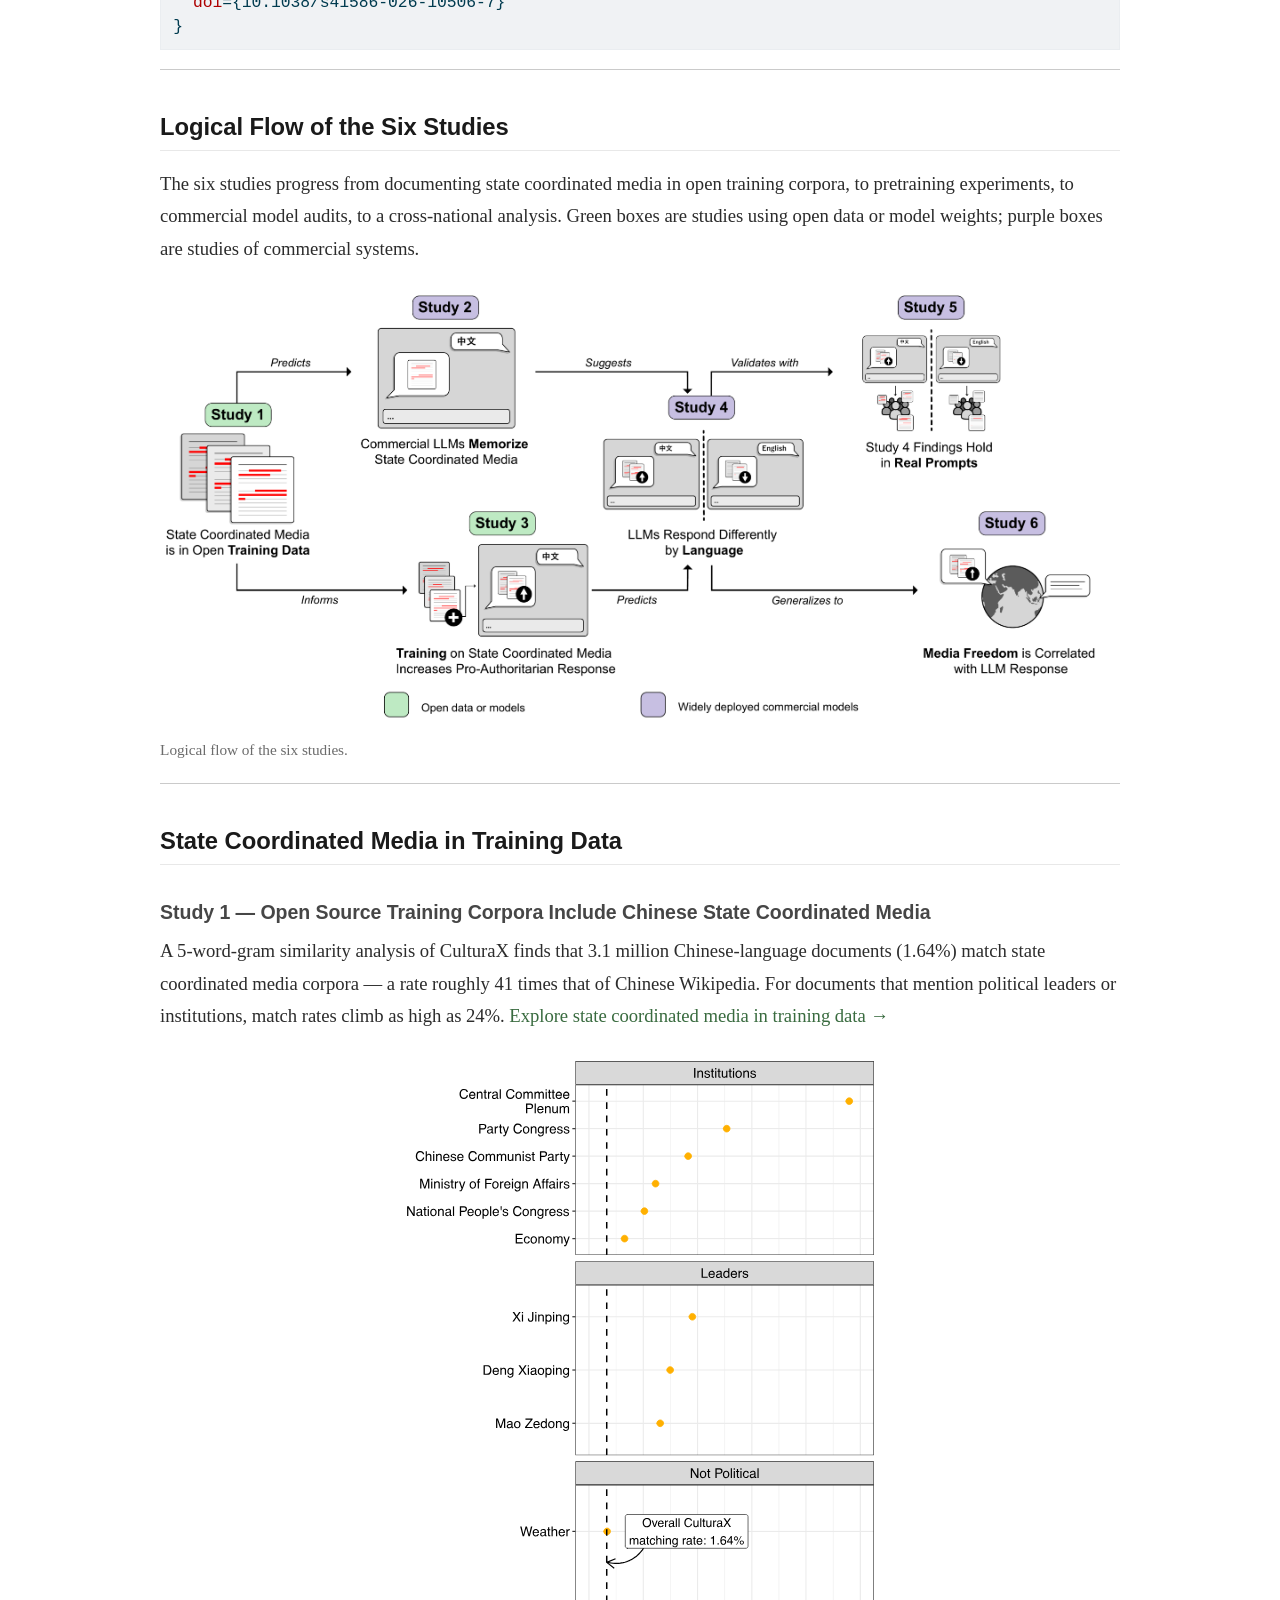
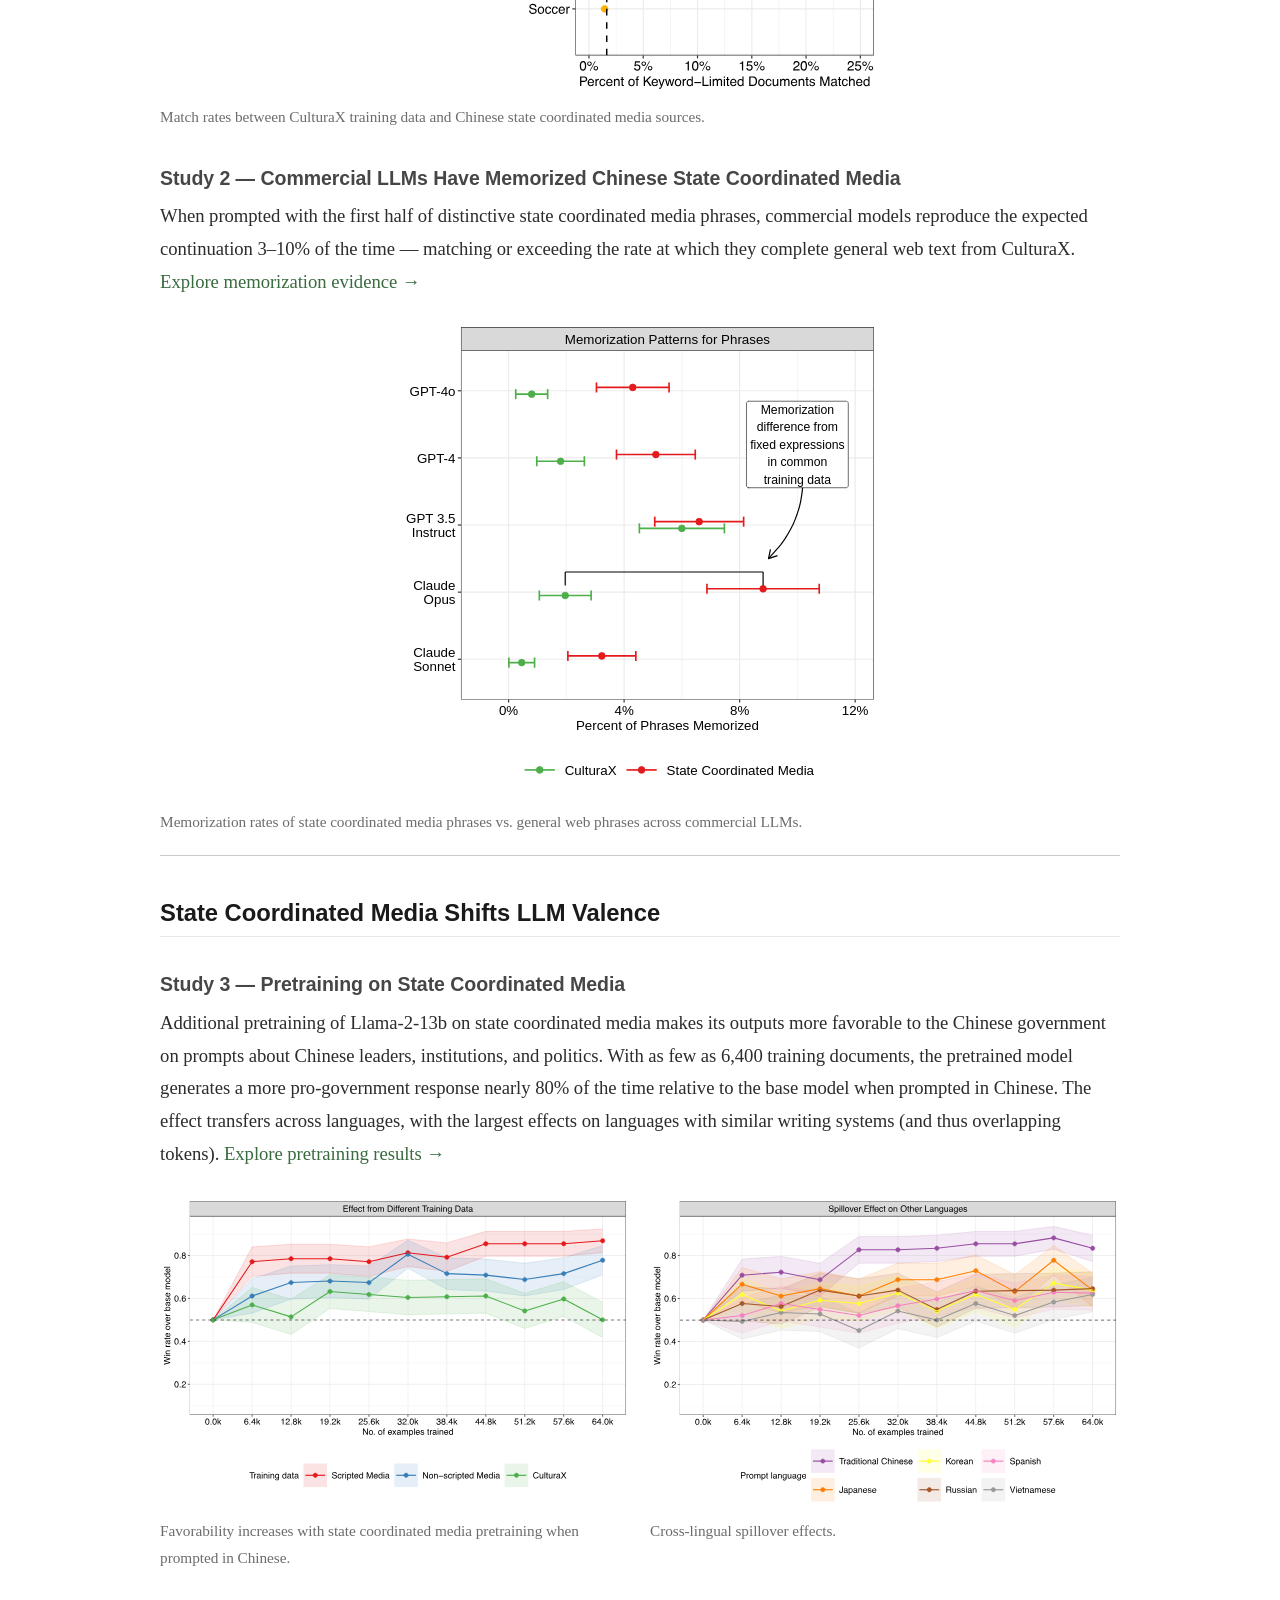
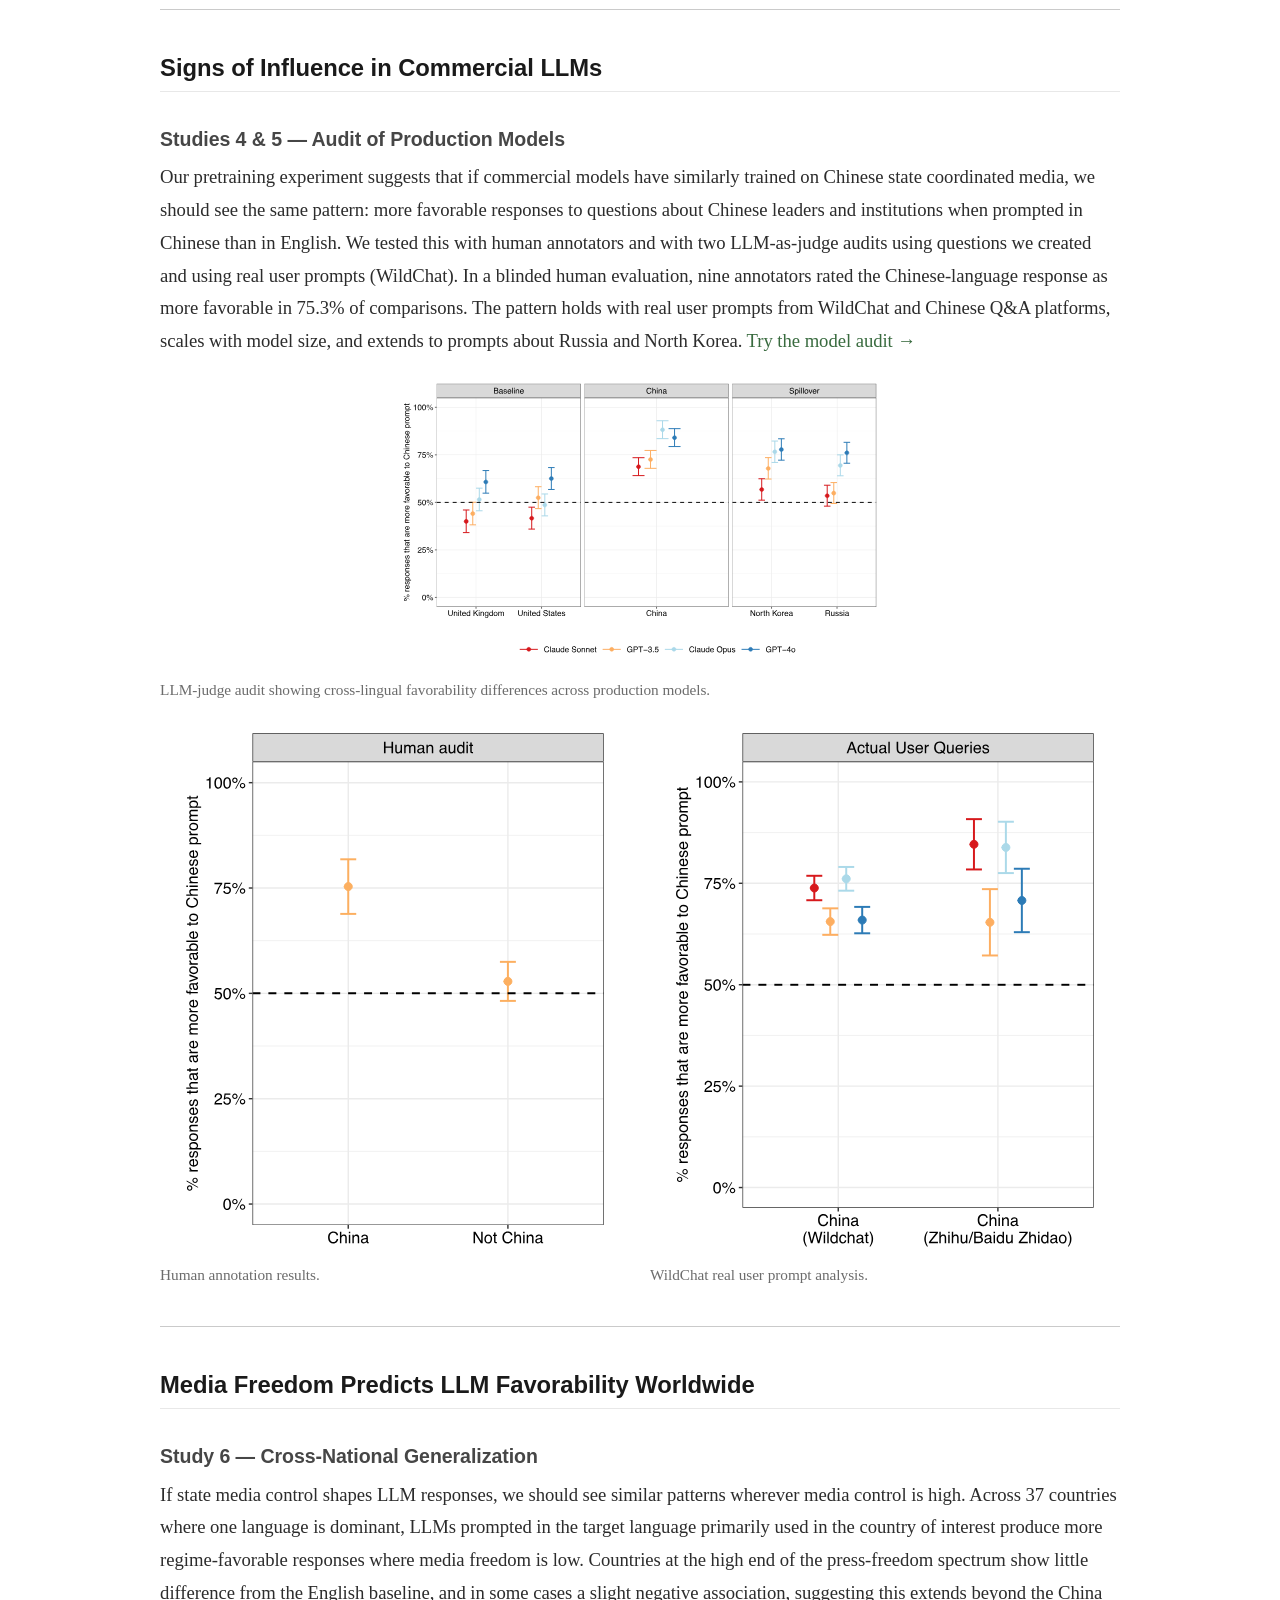
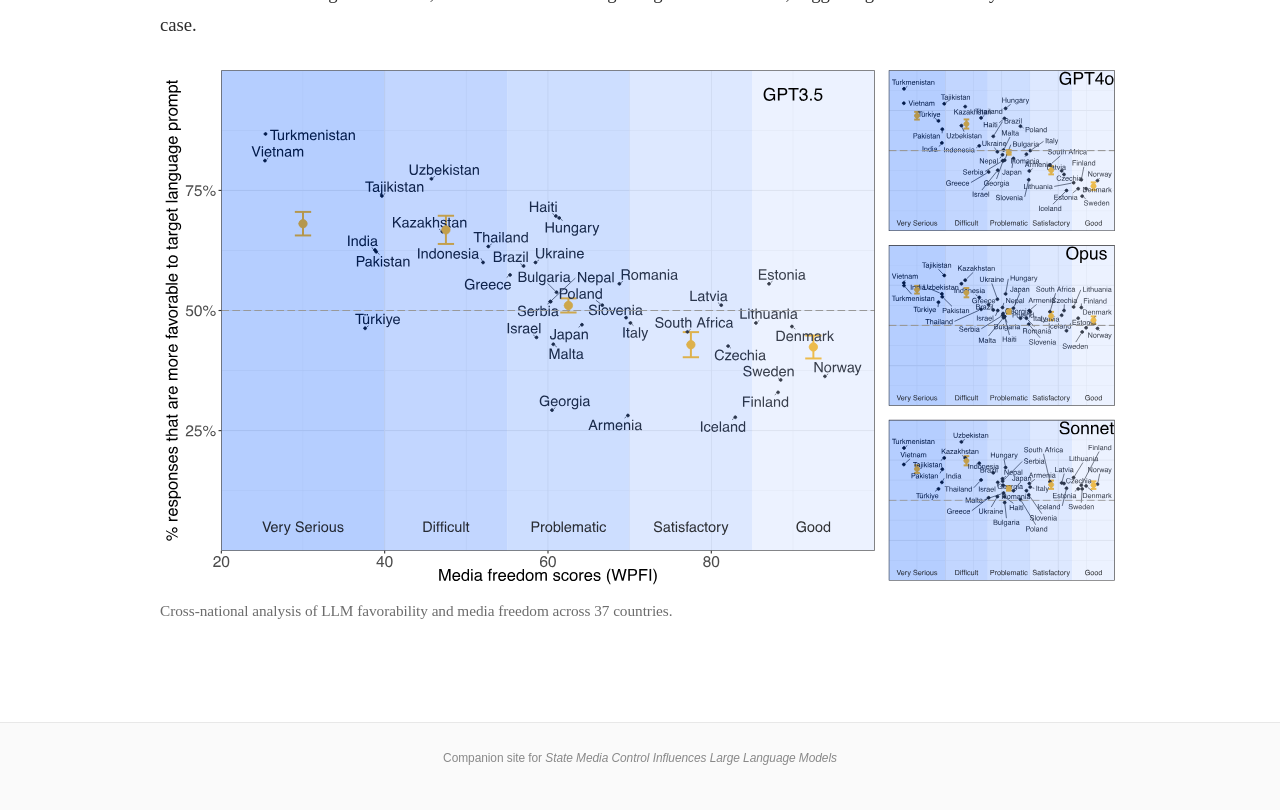
==== commit fe4e5a13: "Built site for gh-pages" ====
--- a/index.html
+++ b/index.html
@@ -77,7 +77,7 @@
 <link href="site_libs/quarto-html/quarto-syntax-highlighting-7f8f88aac4f3542376d5c11b86a4c14d.css" rel="stylesheet" id="quarto-text-highlighting-styles">
 <script src="site_libs/bootstrap/bootstrap.min.js"></script>
 <link href="site_libs/bootstrap/bootstrap-icons.css" rel="stylesheet">
-<link href="site_libs/bootstrap/bootstrap-69e6af7db91654c2cebb0308aa885b7c.min.css" rel="stylesheet" append-hash="true" id="quarto-bootstrap" data-mode="light">
+<link href="site_libs/bootstrap/bootstrap-49e6056862e3be0b350722fb003dbc85.min.css" rel="stylesheet" append-hash="true" id="quarto-bootstrap" data-mode="light">
 <script id="quarto-search-options" type="application/json">{
   "location": "navbar",
   "copy-button": false,
@@ -105,6 +105,15 @@
     "search-label": "Search"
   }
 }</script>
+<script async="" src="https://www.googletagmanager.com/gtag/js?id=G-KPPBMC73TV"></script>
+
+<script type="text/javascript">
+
+window.dataLayer = window.dataLayer || [];
+function gtag(){dataLayer.push(arguments);}
+gtag('js', new Date());
+gtag('config', 'G-KPPBMC73TV', { 'anonymize_ip': true});
+</script>
 
 
 <link rel="stylesheet" href="styles.css">
@@ -214,7 +223,7 @@
 </div>
 </div>
 </div>
-<p><a href="https://doi.org/10.1038/s41586-026-10506-7" class="btn btn-outline-secondary btn-sm me-1">Paper (Nature)</a> <a href="https://doi.org/10.7910/DVN/NECR2K" class="btn btn-outline-secondary btn-sm me-1">Replication Archive</a></p>
+<p><a href="https://doi.org/10.1038/s41586-026-10506-7" class="btn btn-outline-secondary btn-sm me-1">Paper (Nature)</a> <a href="https://rdcu.be/fiyrF" class="btn btn-outline-secondary btn-sm me-1">Free Read-Only Version</a> <a href="https://doi.org/10.7910/DVN/NECR2K" class="btn btn-outline-secondary btn-sm me-1">Replication Archive</a></p>
 <p><strong>Interactives:</strong><br> <a href="./scm_in_pretrain.html" class="btn btn-primary btn-sm me-1">Training Data</a> <a href="./audit.html" class="btn btn-primary btn-sm me-1">Valence Audit</a> <a href="./memorization.html" class="btn btn-primary btn-sm me-1">Memorization</a> <a href="./checkpoints.html" class="btn btn-primary btn-sm me-1">Checkpoints</a> <a href="./global.html" class="btn btn-primary btn-sm me-1">Crossnational Audit</a> <a href="./cross_model_audit.html" class="btn btn-primary btn-sm me-1">Cross-Model Audit</a></p>
 <hr>
 <section id="abstract" class="level2">
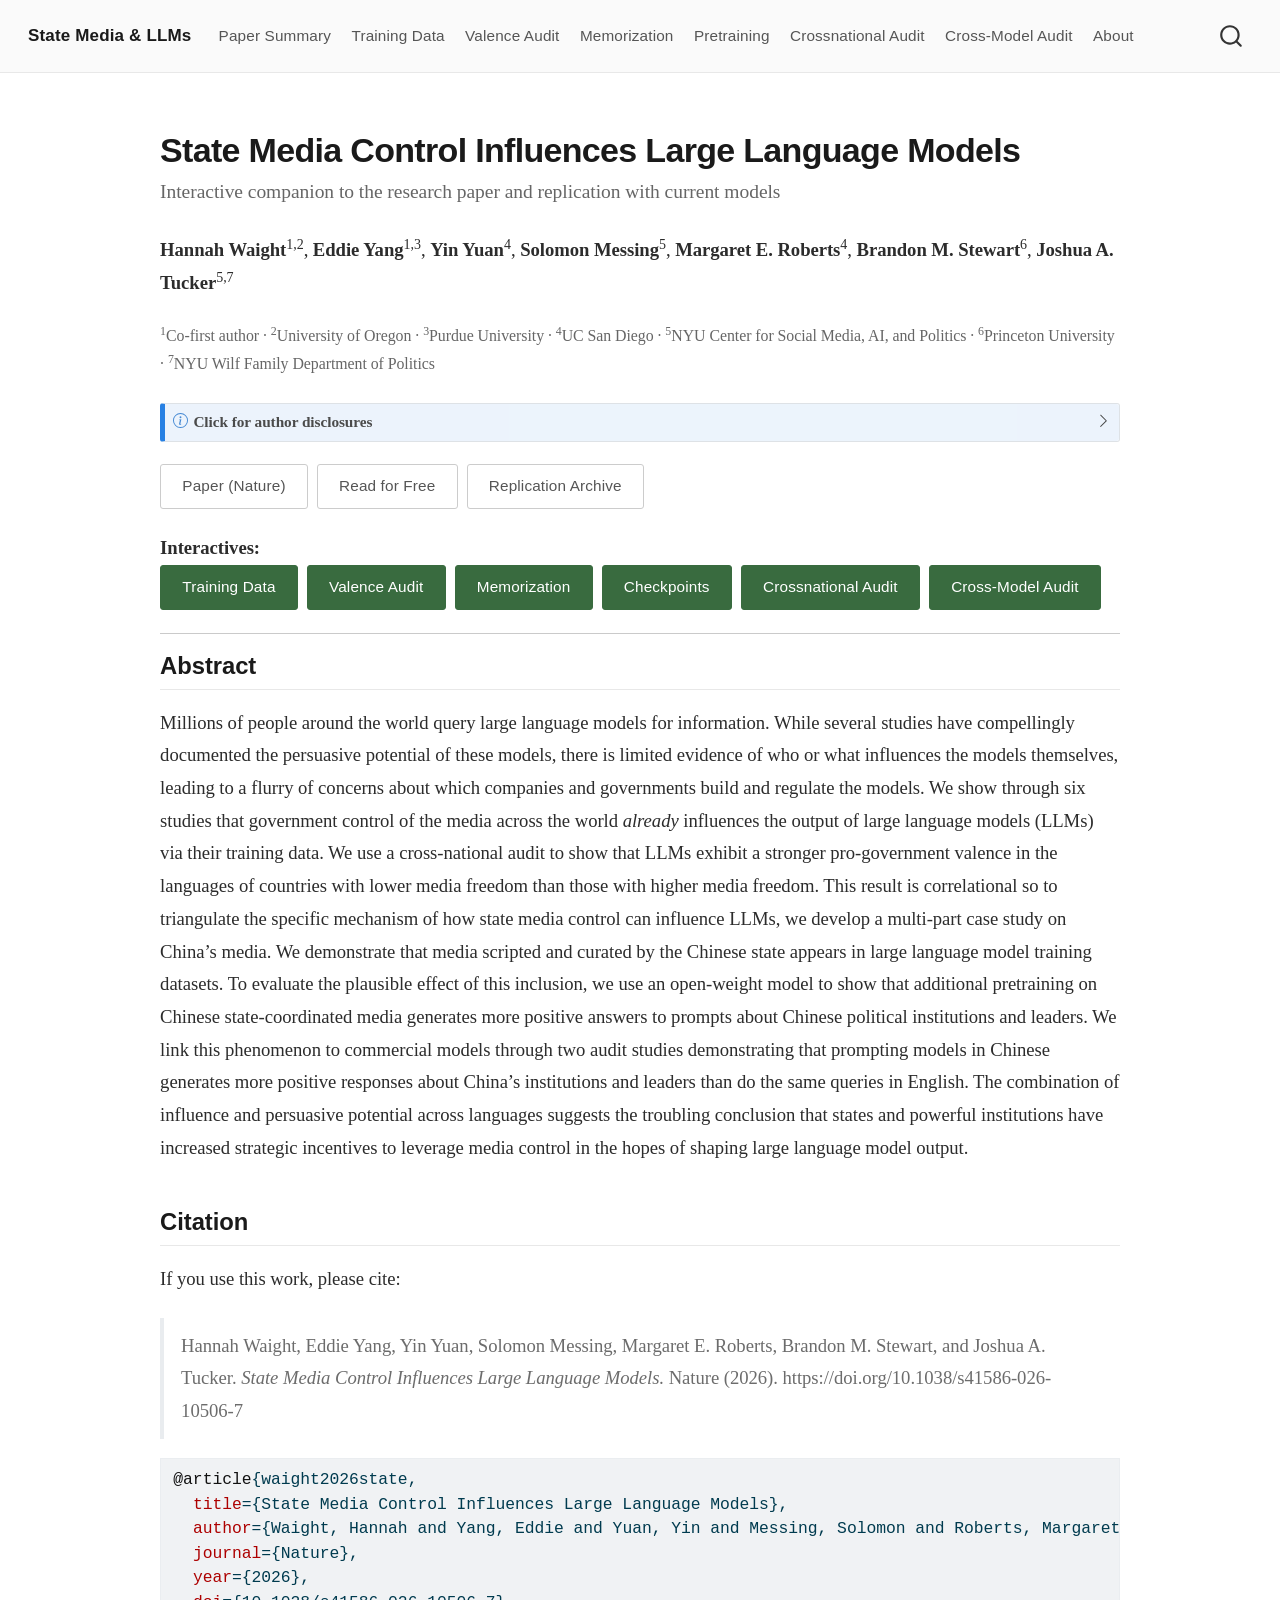
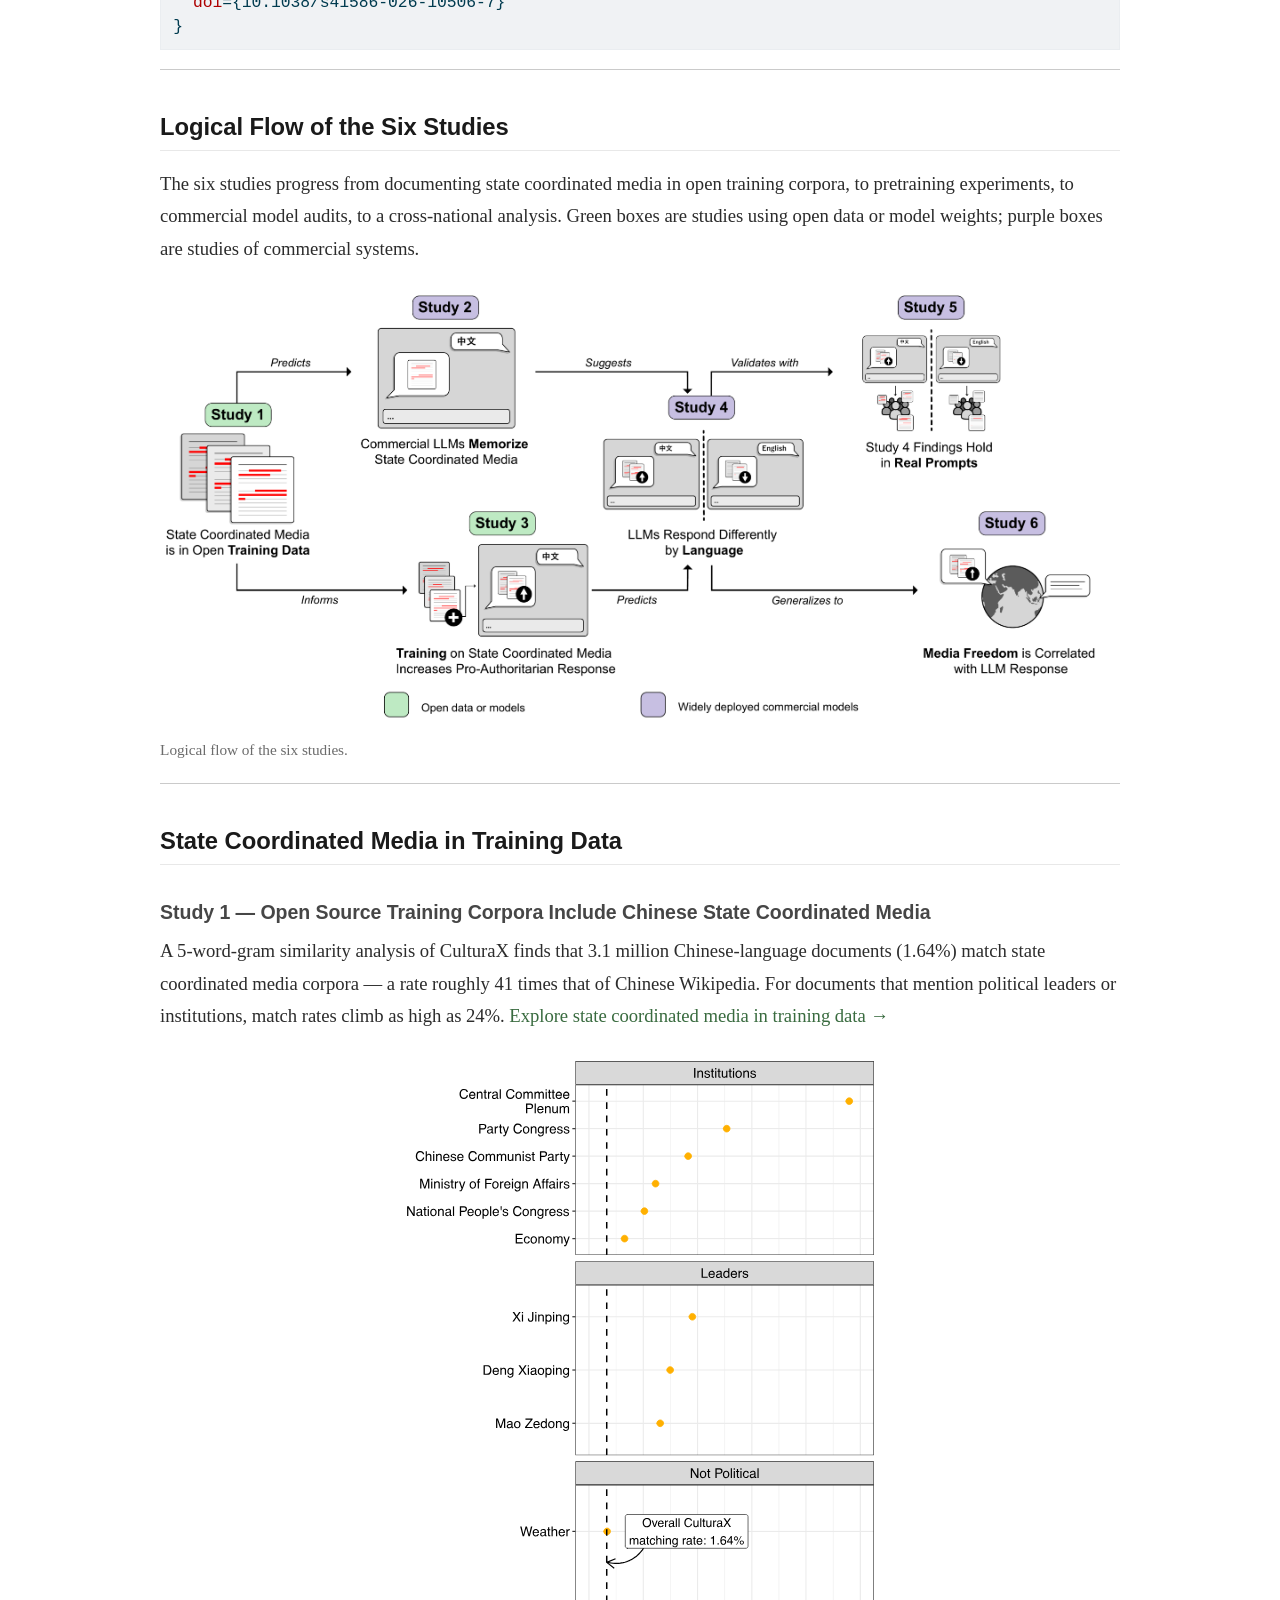
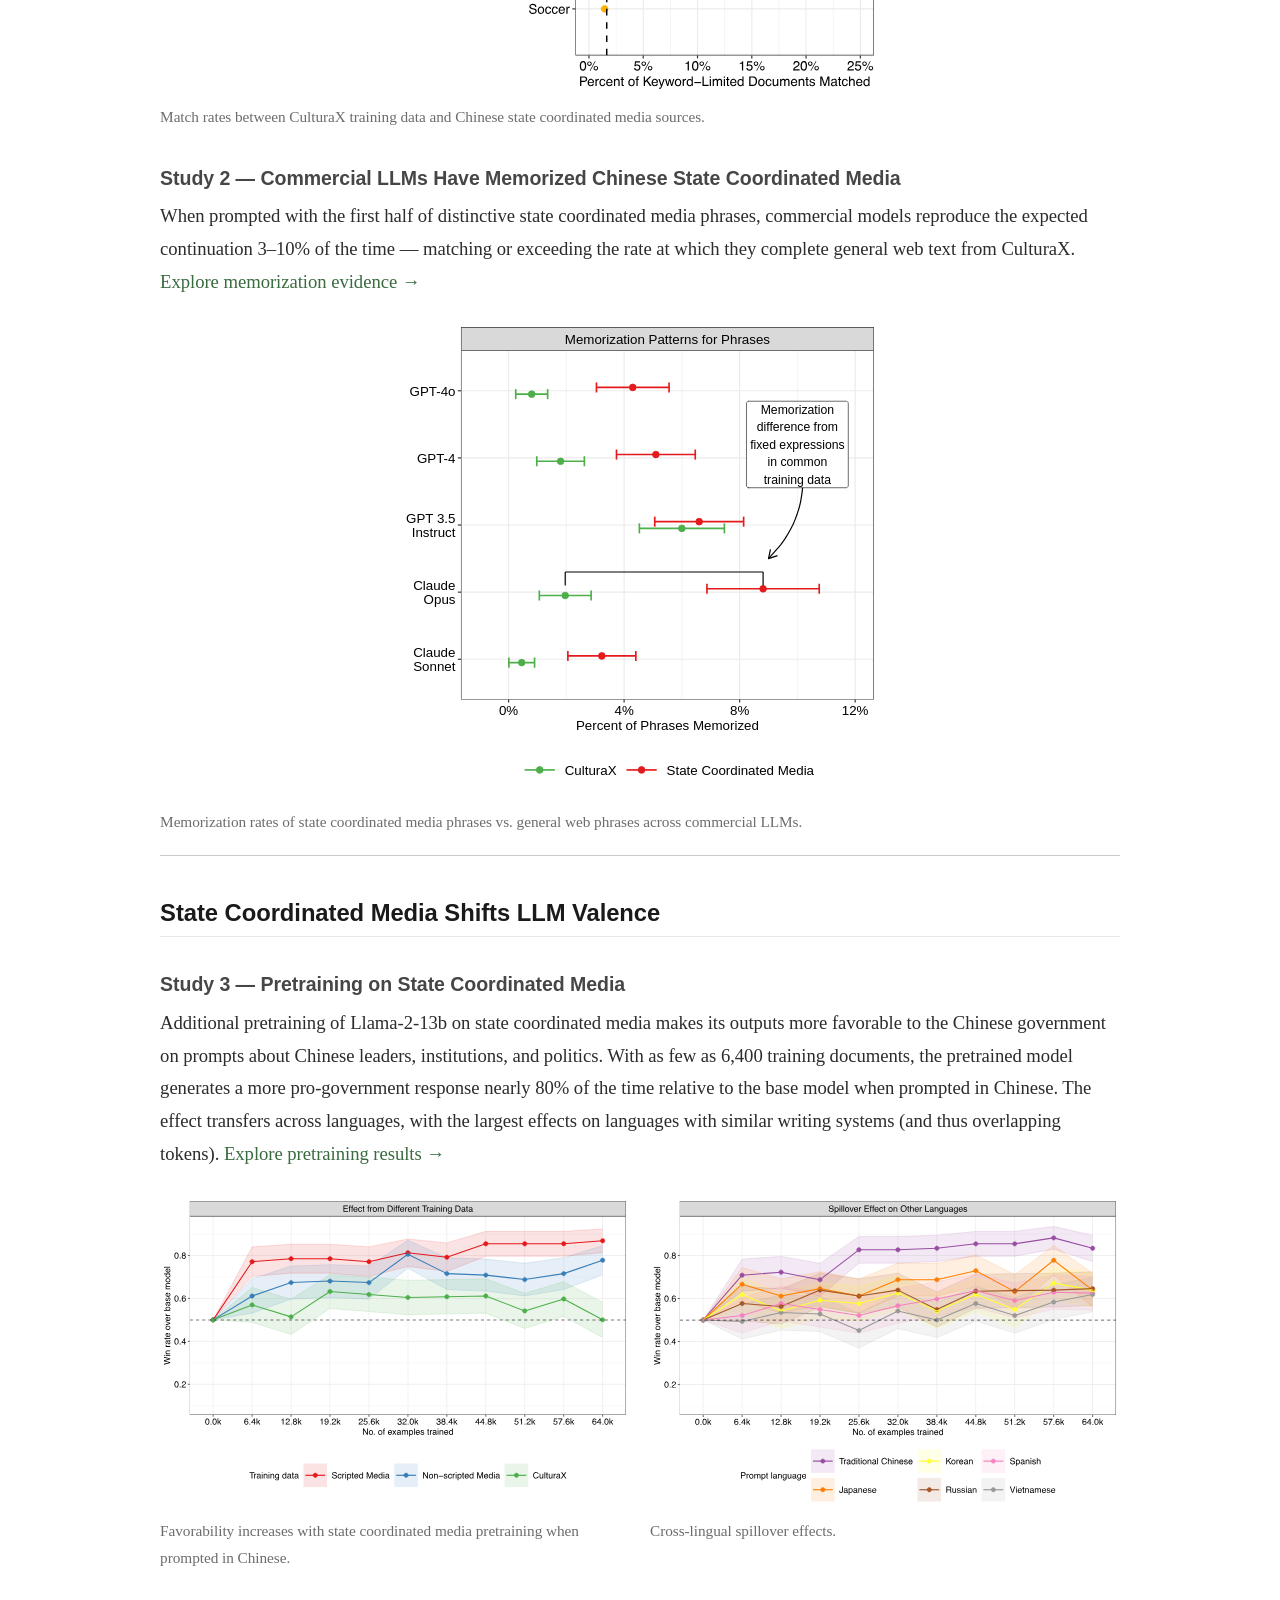
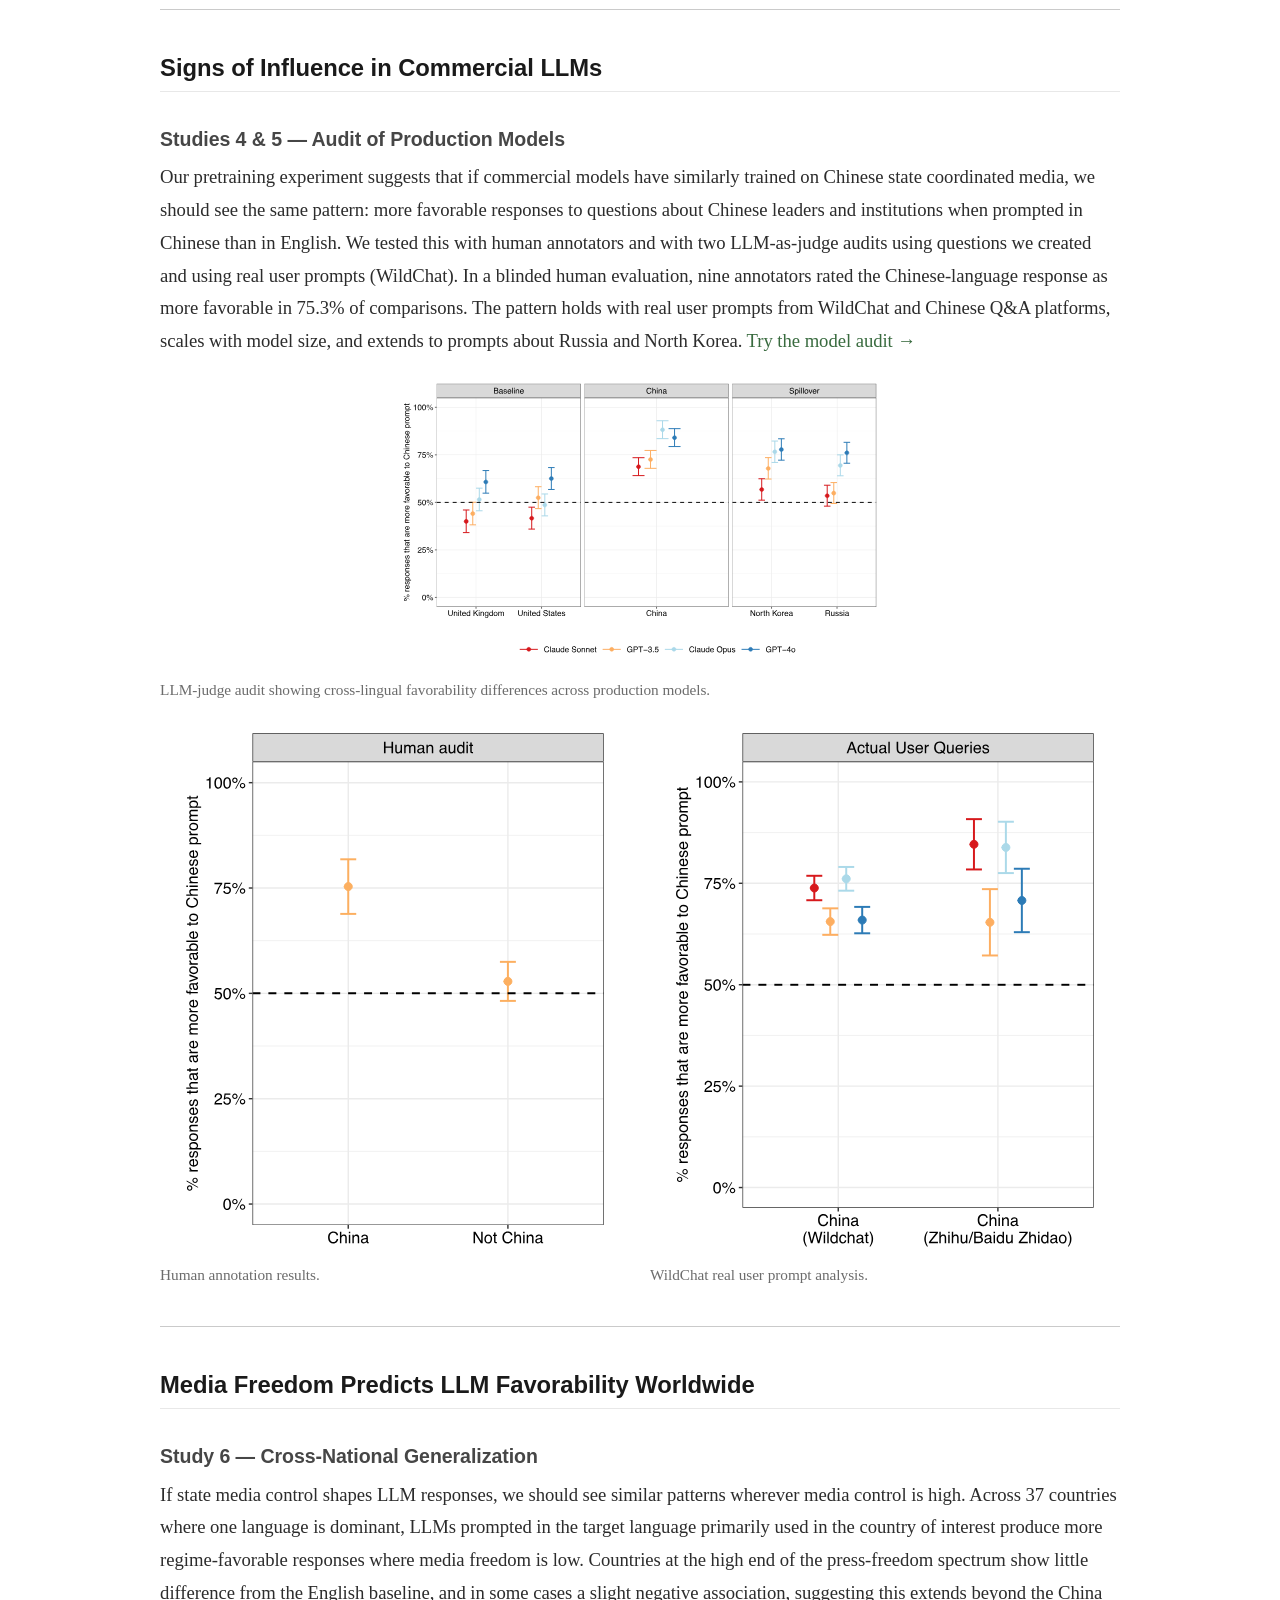
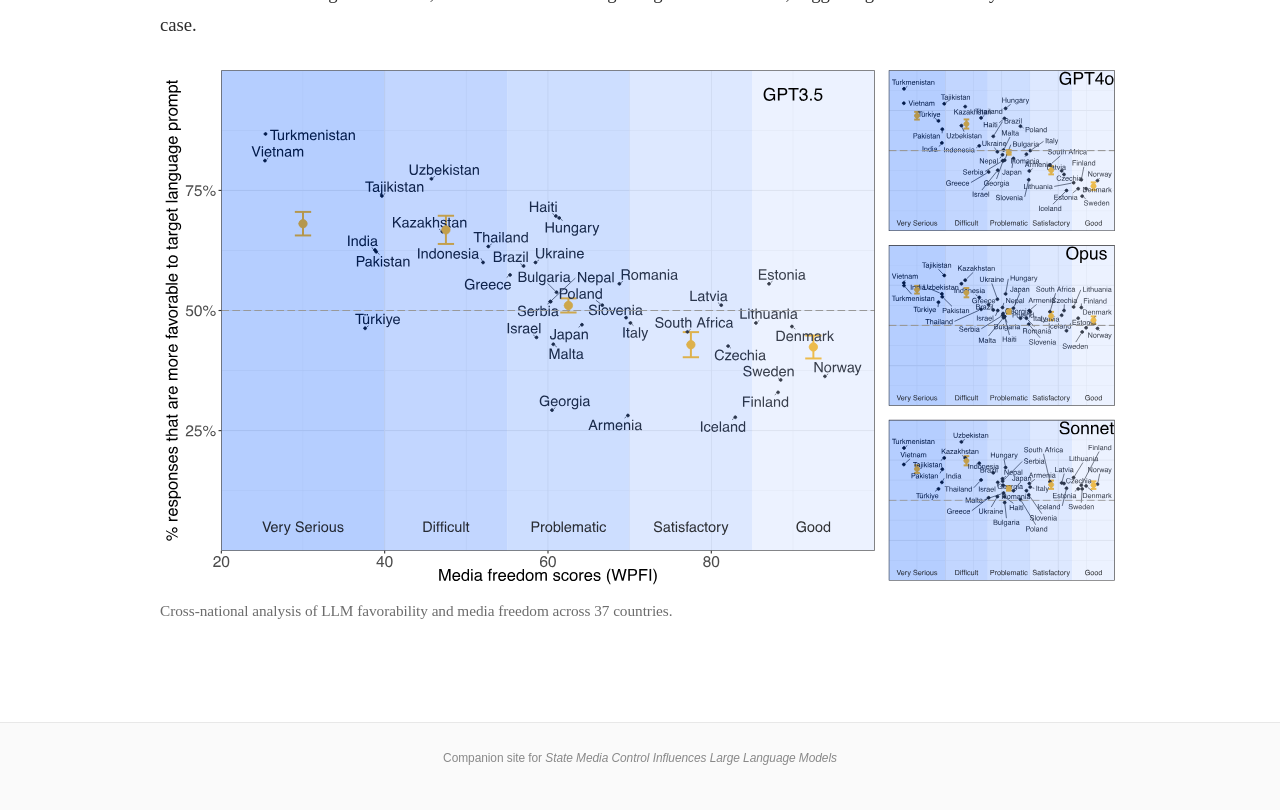
==== commit 626c66af: "Built site for gh-pages" ====
--- a/index.html
+++ b/index.html
@@ -223,7 +223,7 @@
 </div>
 </div>
 </div>
-<p><a href="https://doi.org/10.1038/s41586-026-10506-7" class="btn btn-outline-secondary btn-sm me-1">Paper (Nature)</a> <a href="https://rdcu.be/fiyrF" class="btn btn-outline-secondary btn-sm me-1">Free Read-Only Version</a> <a href="https://doi.org/10.7910/DVN/NECR2K" class="btn btn-outline-secondary btn-sm me-1">Replication Archive</a></p>
+<p><a href="https://doi.org/10.1038/s41586-026-10506-7" class="btn btn-outline-secondary btn-sm me-1">Paper (Nature)</a> <a href="https://rdcu.be/fiyrF" class="btn btn-outline-secondary btn-sm me-1">Read for Free</a> <a href="https://doi.org/10.7910/DVN/NECR2K" class="btn btn-outline-secondary btn-sm me-1">Replication Archive</a></p>
 <p><strong>Interactives:</strong><br> <a href="./scm_in_pretrain.html" class="btn btn-primary btn-sm me-1">Training Data</a> <a href="./audit.html" class="btn btn-primary btn-sm me-1">Valence Audit</a> <a href="./memorization.html" class="btn btn-primary btn-sm me-1">Memorization</a> <a href="./checkpoints.html" class="btn btn-primary btn-sm me-1">Checkpoints</a> <a href="./global.html" class="btn btn-primary btn-sm me-1">Crossnational Audit</a> <a href="./cross_model_audit.html" class="btn btn-primary btn-sm me-1">Cross-Model Audit</a></p>
 <hr>
 <section id="abstract" class="level2">
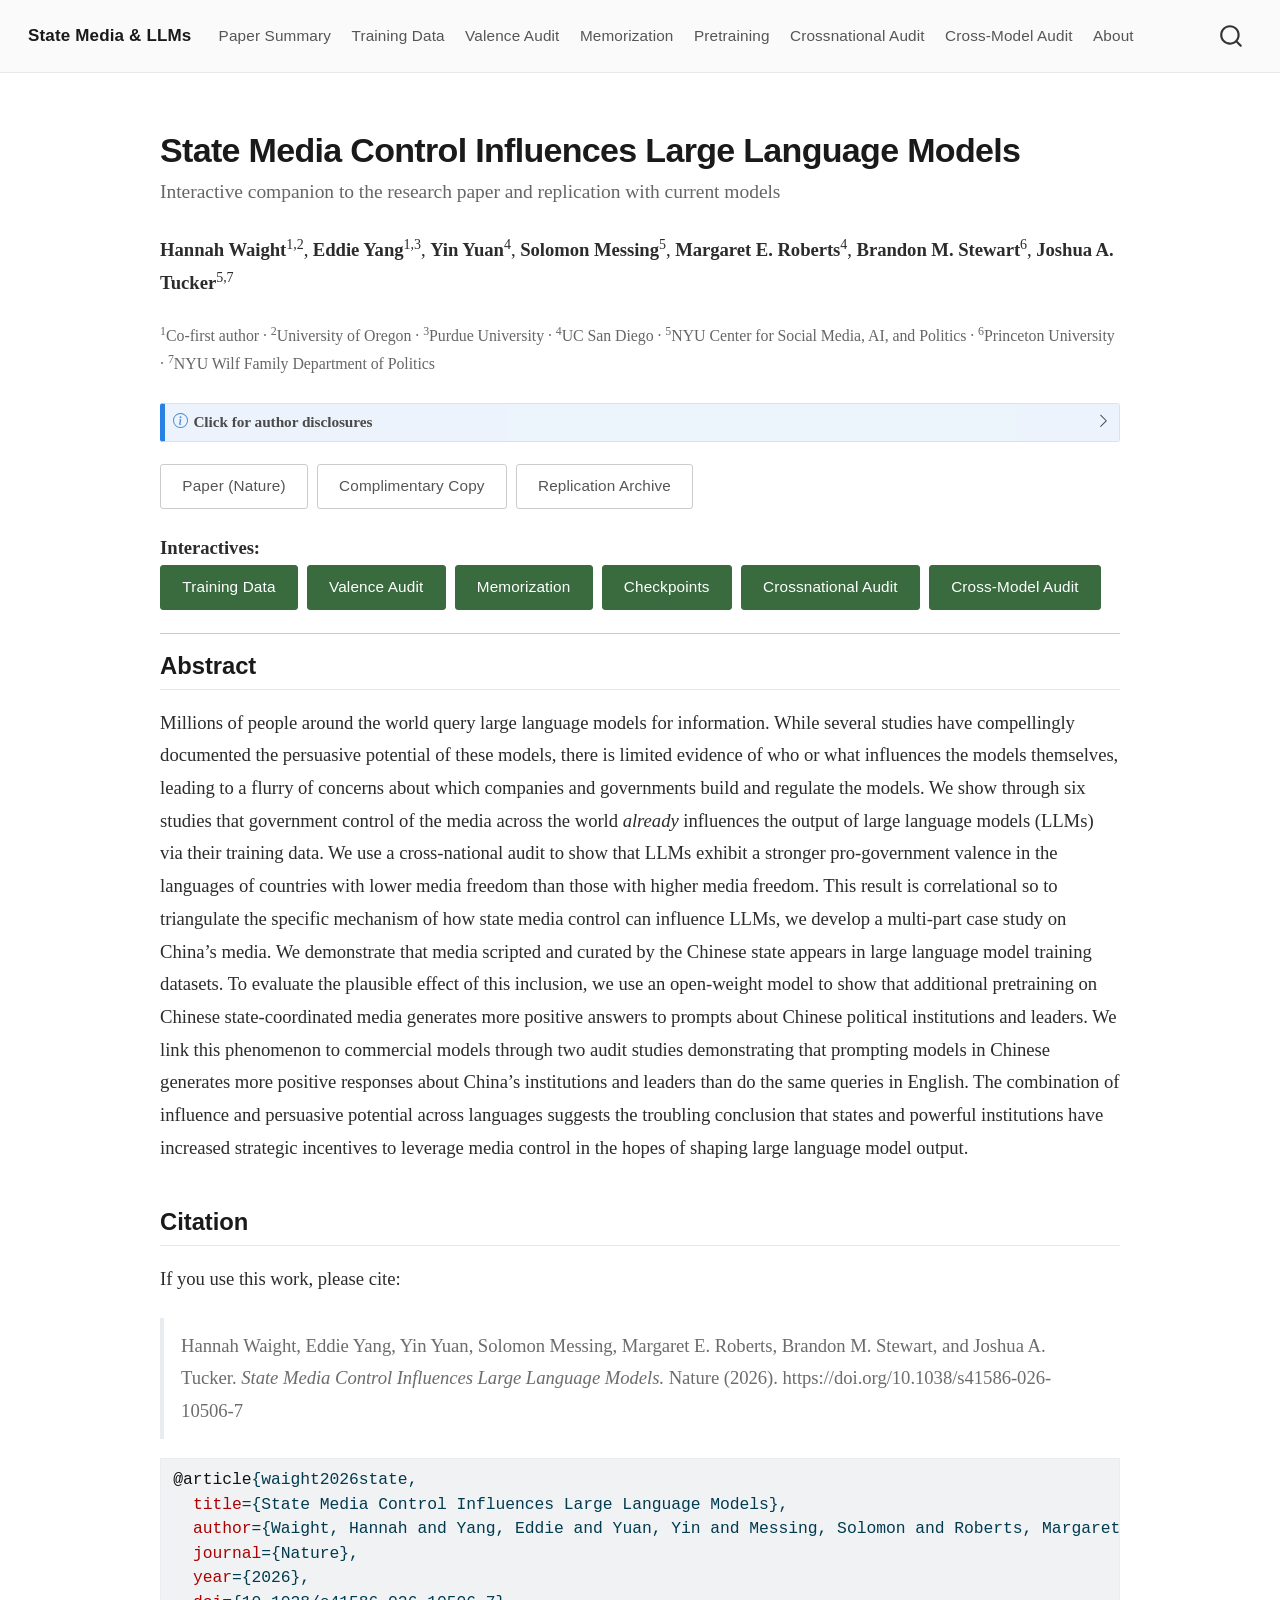
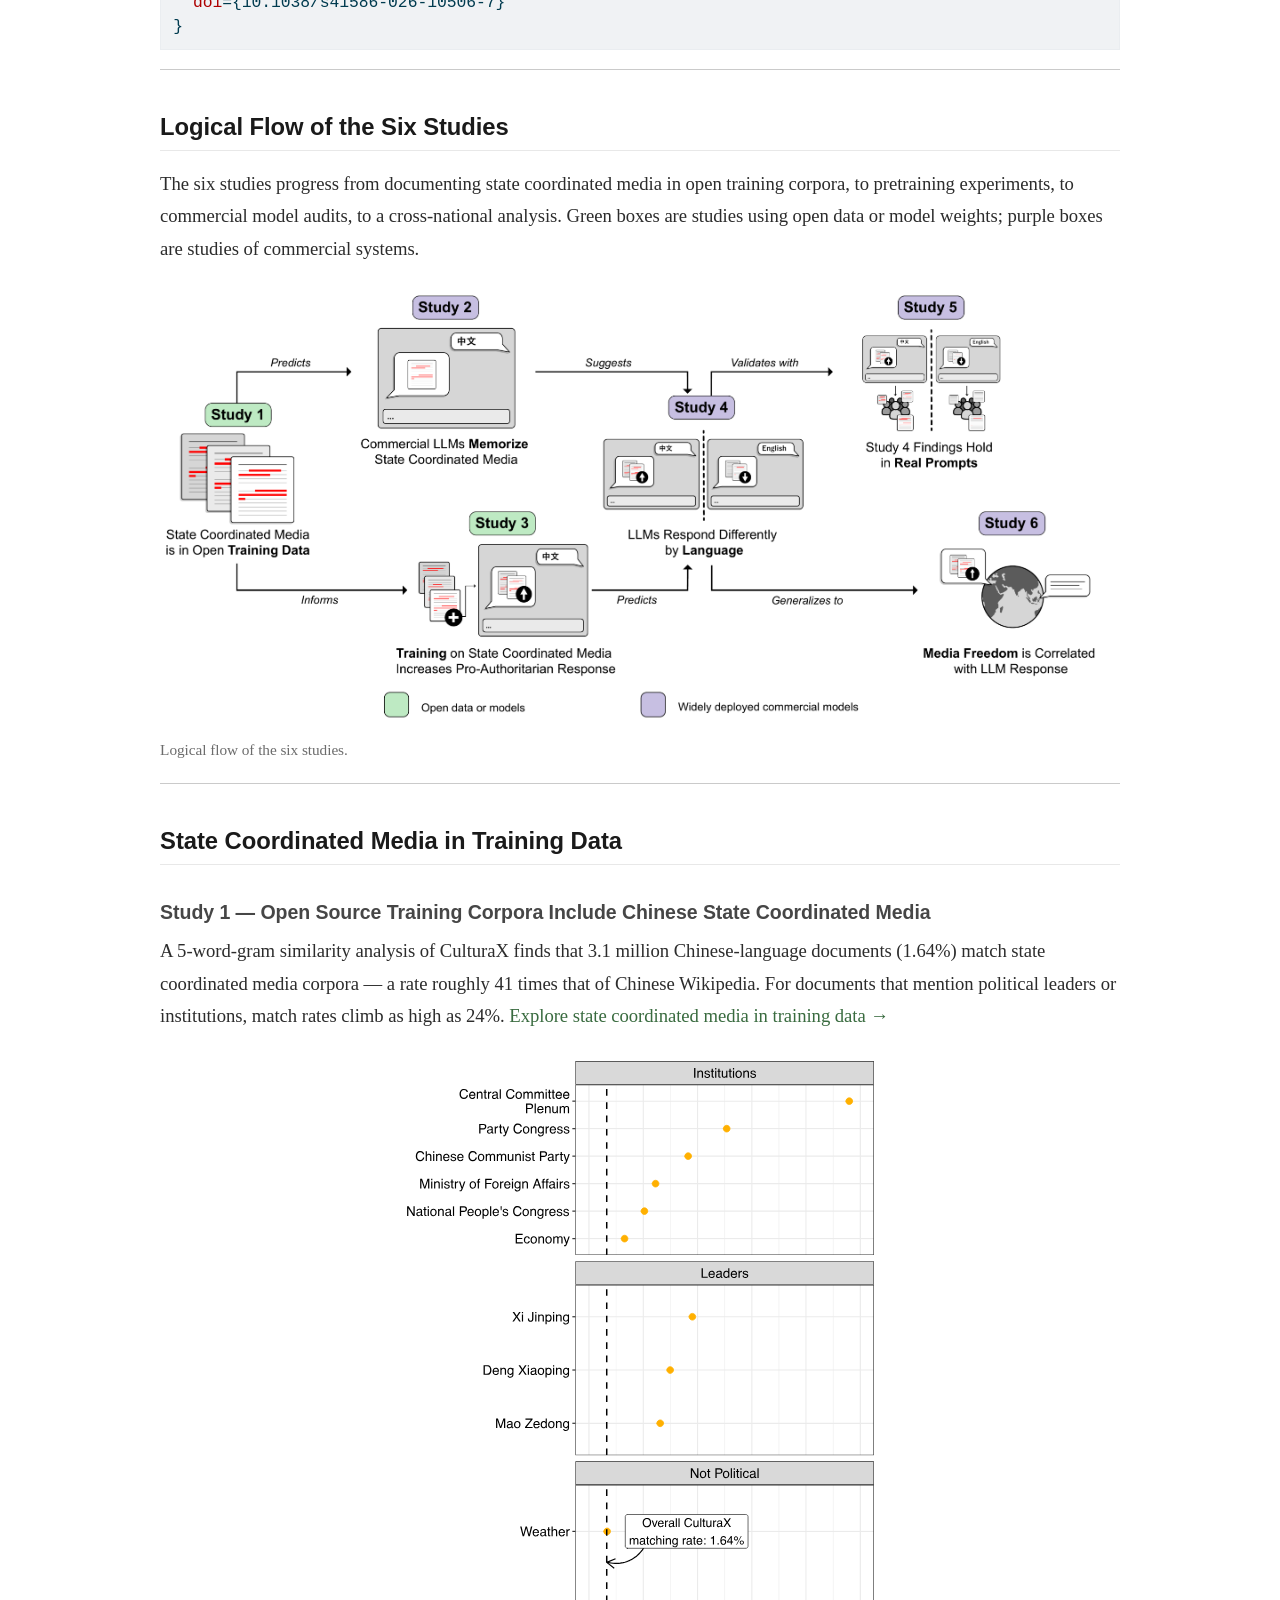
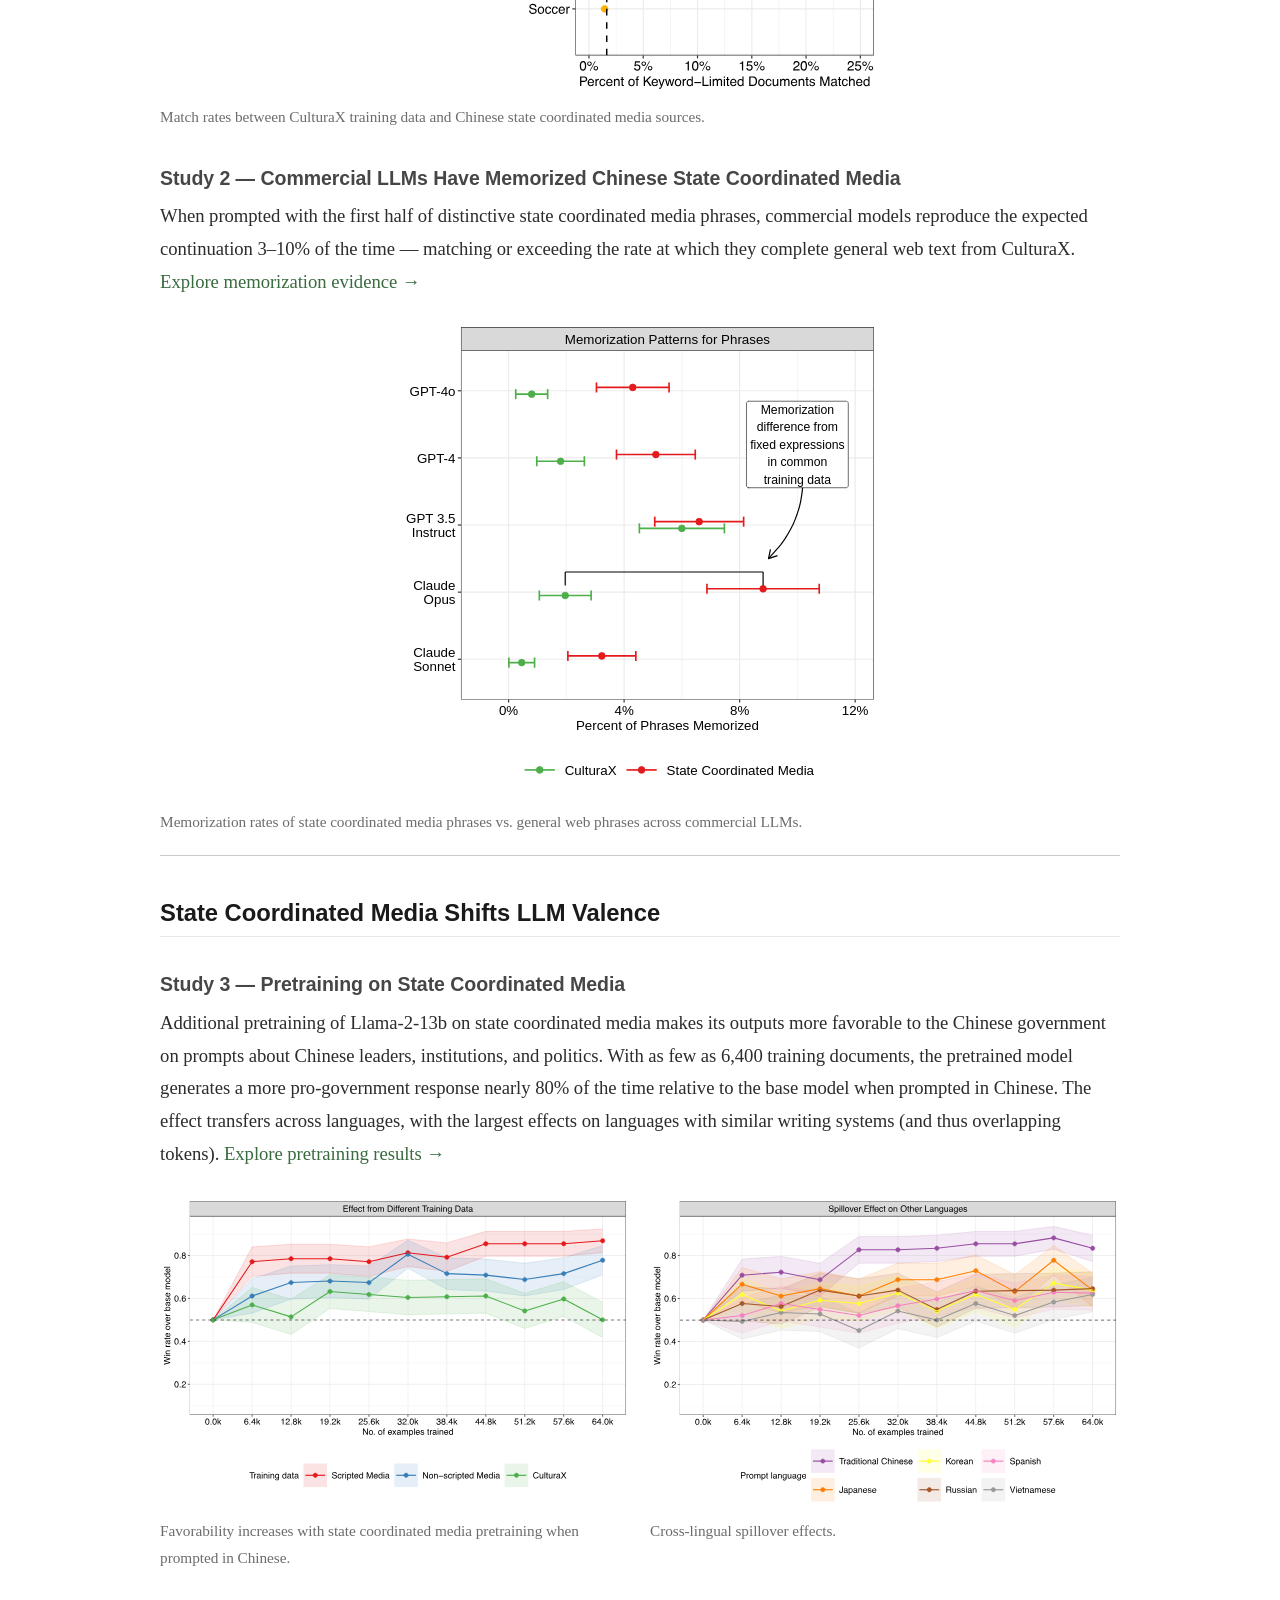
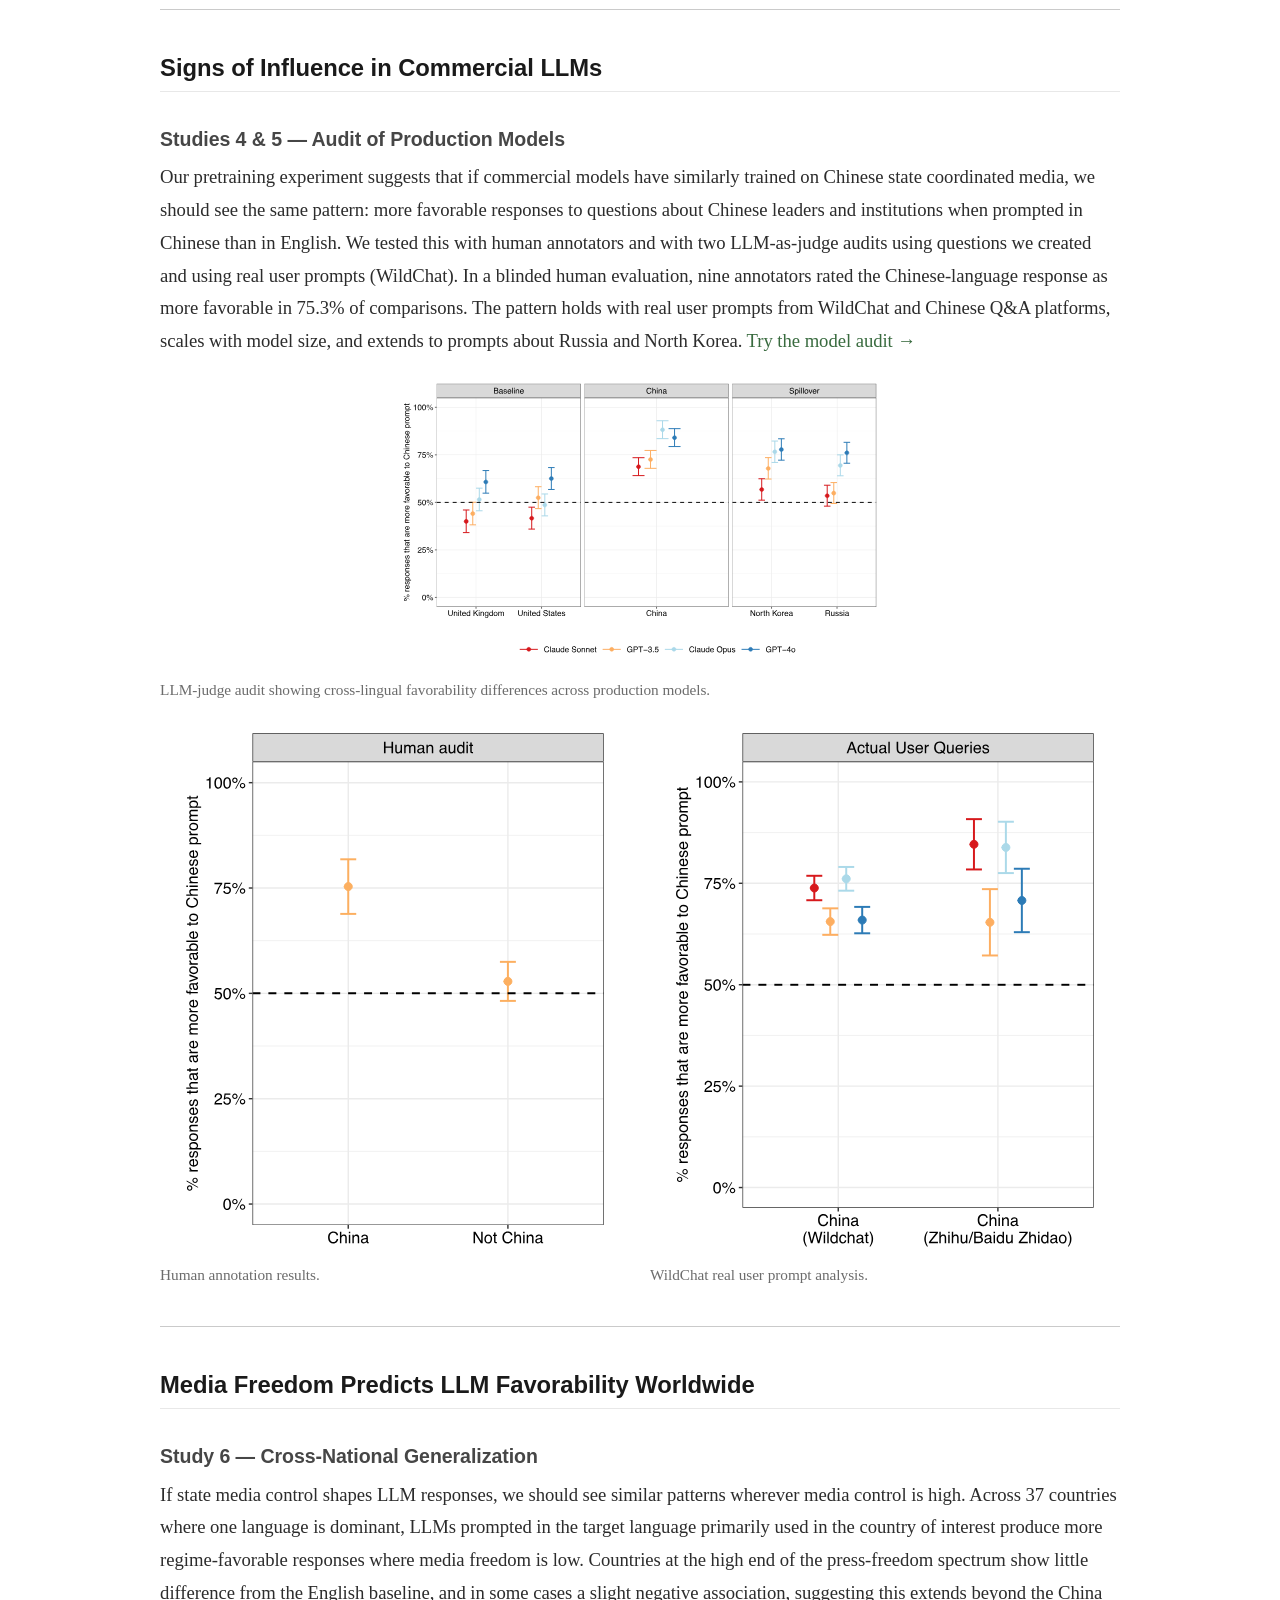
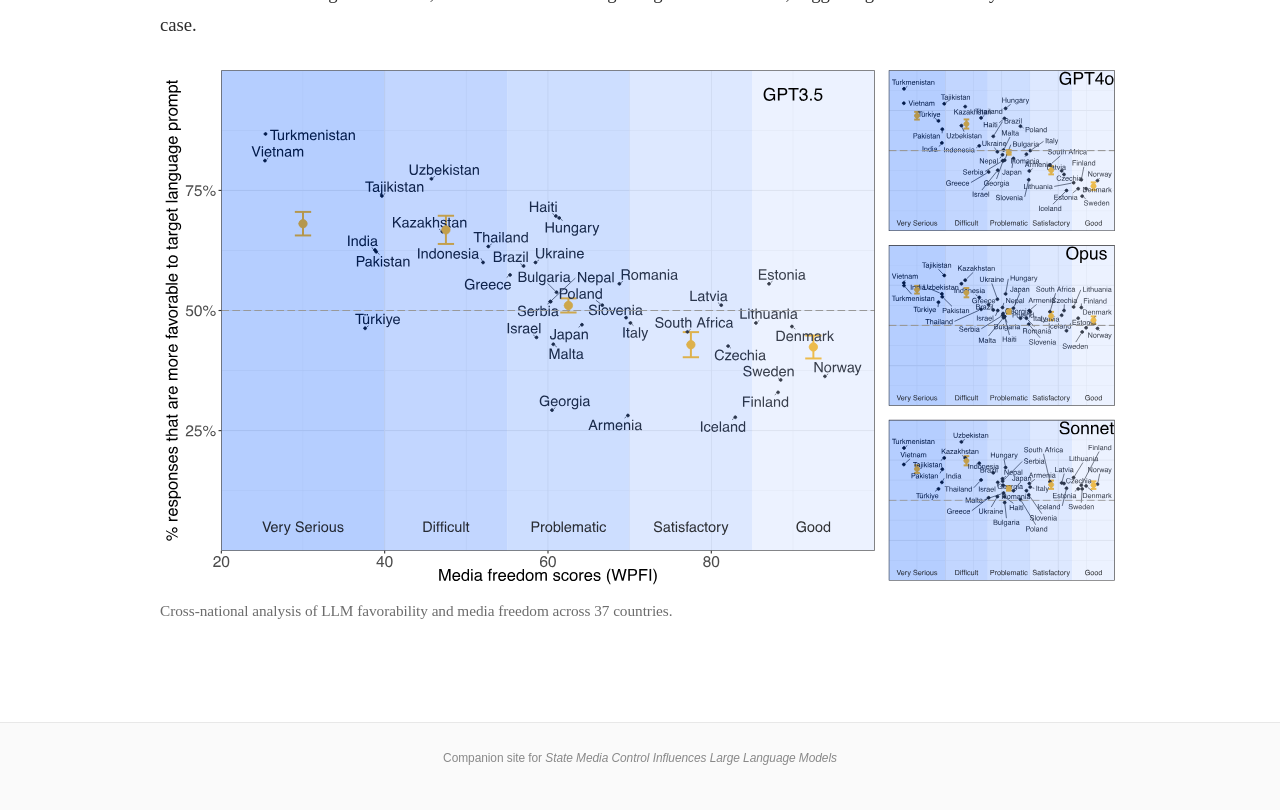
==== commit ef5aa07e: "Built site for gh-pages" ====
--- a/index.html
+++ b/index.html
@@ -223,7 +223,7 @@
 </div>
 </div>
 </div>
-<p><a href="https://doi.org/10.1038/s41586-026-10506-7" class="btn btn-outline-secondary btn-sm me-1">Paper (Nature)</a> <a href="https://rdcu.be/fiyrF" class="btn btn-outline-secondary btn-sm me-1">Read for Free</a> <a href="https://doi.org/10.7910/DVN/NECR2K" class="btn btn-outline-secondary btn-sm me-1">Replication Archive</a></p>
+<p><a href="https://doi.org/10.1038/s41586-026-10506-7" class="btn btn-outline-secondary btn-sm me-1">Paper (Nature)</a> <a href="https://rdcu.be/fiyrF" class="btn btn-outline-secondary btn-sm me-1">Complimentary Copy</a> <a href="https://doi.org/10.7910/DVN/NECR2K" class="btn btn-outline-secondary btn-sm me-1">Replication Archive</a></p>
 <p><strong>Interactives:</strong><br> <a href="./scm_in_pretrain.html" class="btn btn-primary btn-sm me-1">Training Data</a> <a href="./audit.html" class="btn btn-primary btn-sm me-1">Valence Audit</a> <a href="./memorization.html" class="btn btn-primary btn-sm me-1">Memorization</a> <a href="./checkpoints.html" class="btn btn-primary btn-sm me-1">Checkpoints</a> <a href="./global.html" class="btn btn-primary btn-sm me-1">Crossnational Audit</a> <a href="./cross_model_audit.html" class="btn btn-primary btn-sm me-1">Cross-Model Audit</a></p>
 <hr>
 <section id="abstract" class="level2">
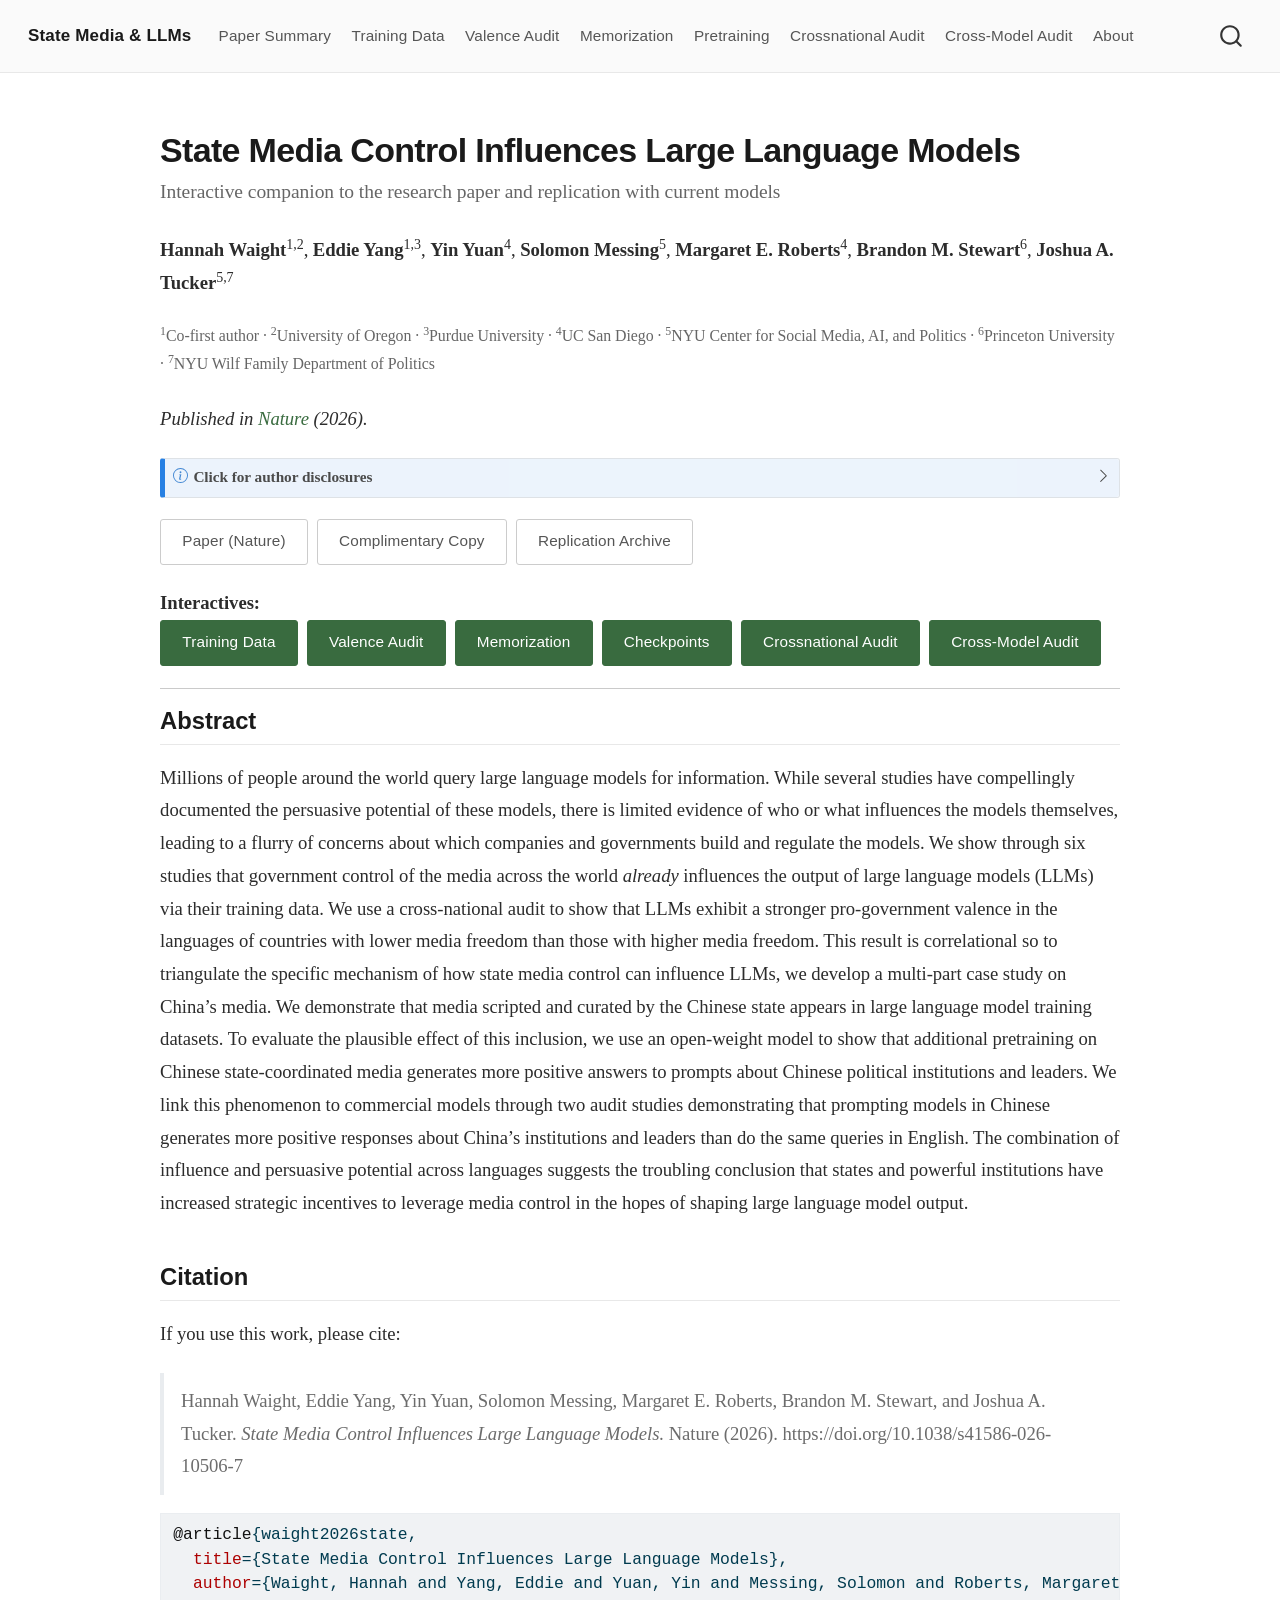
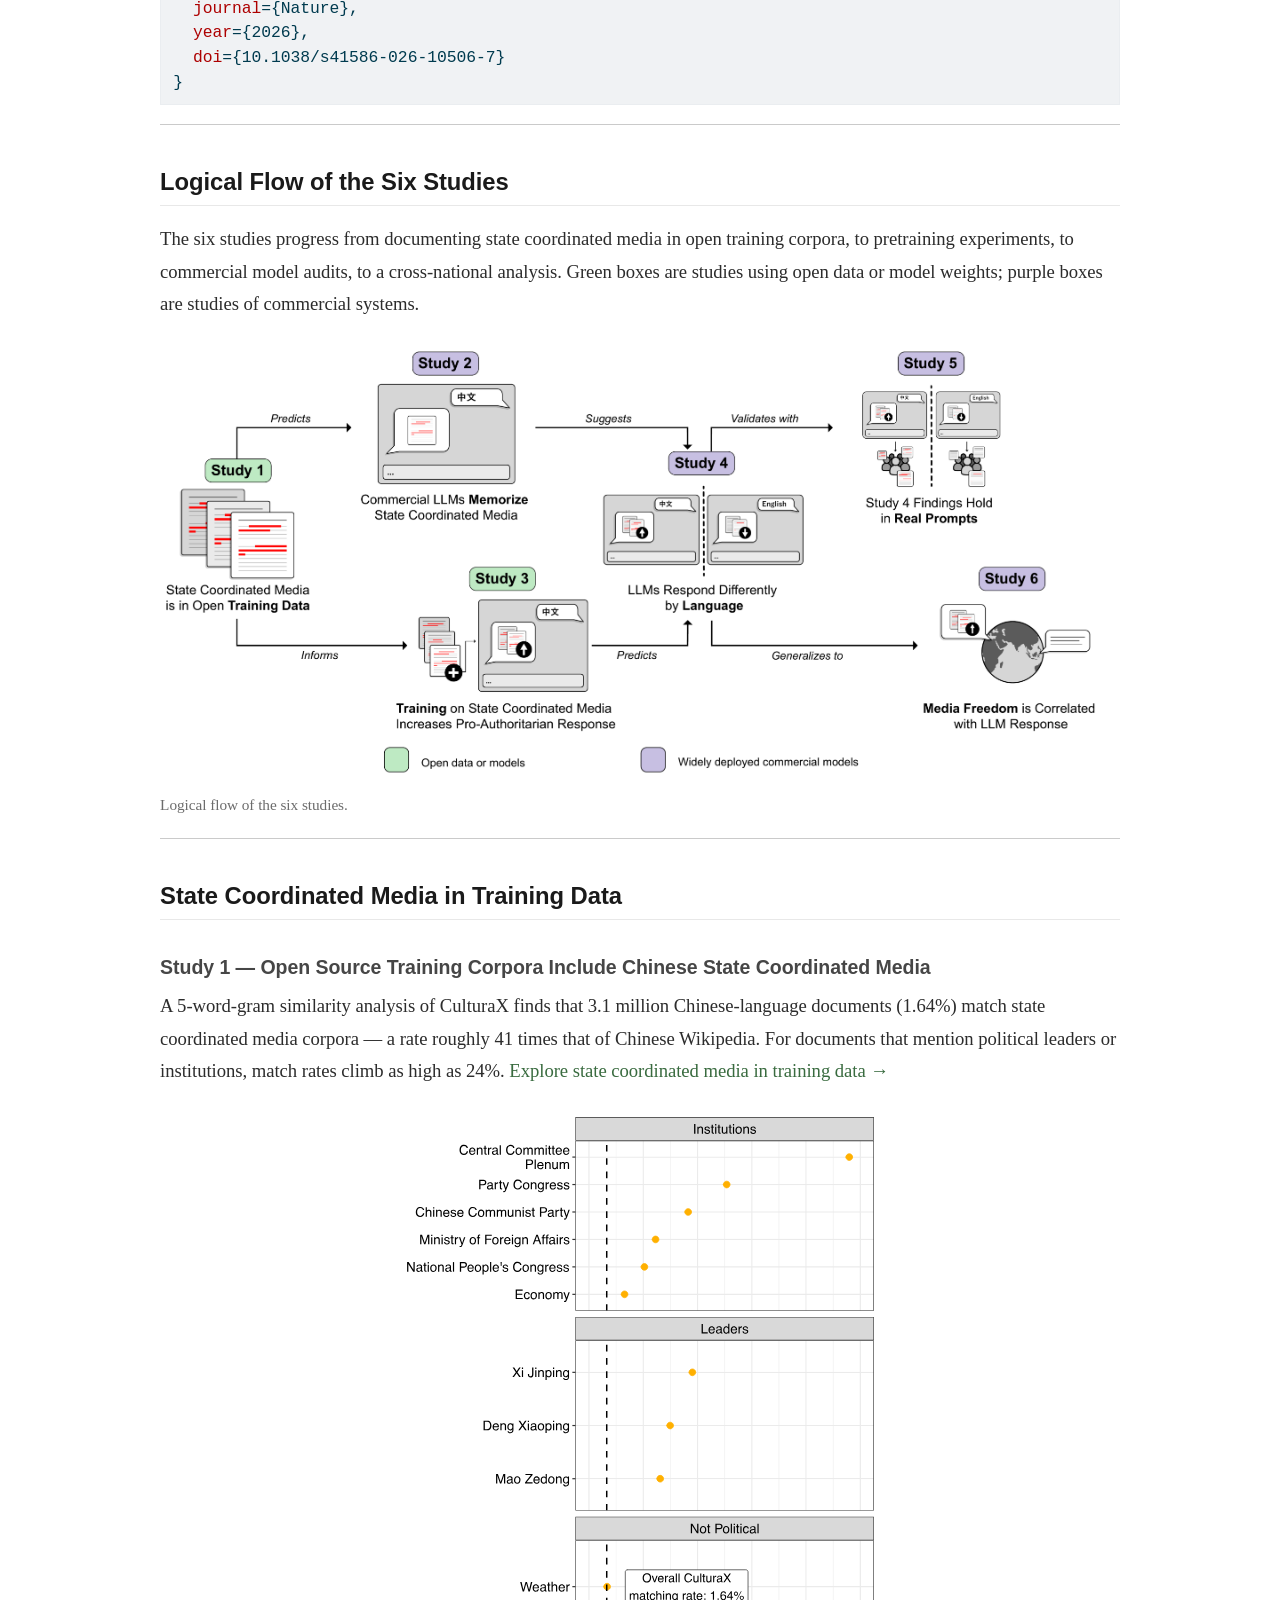
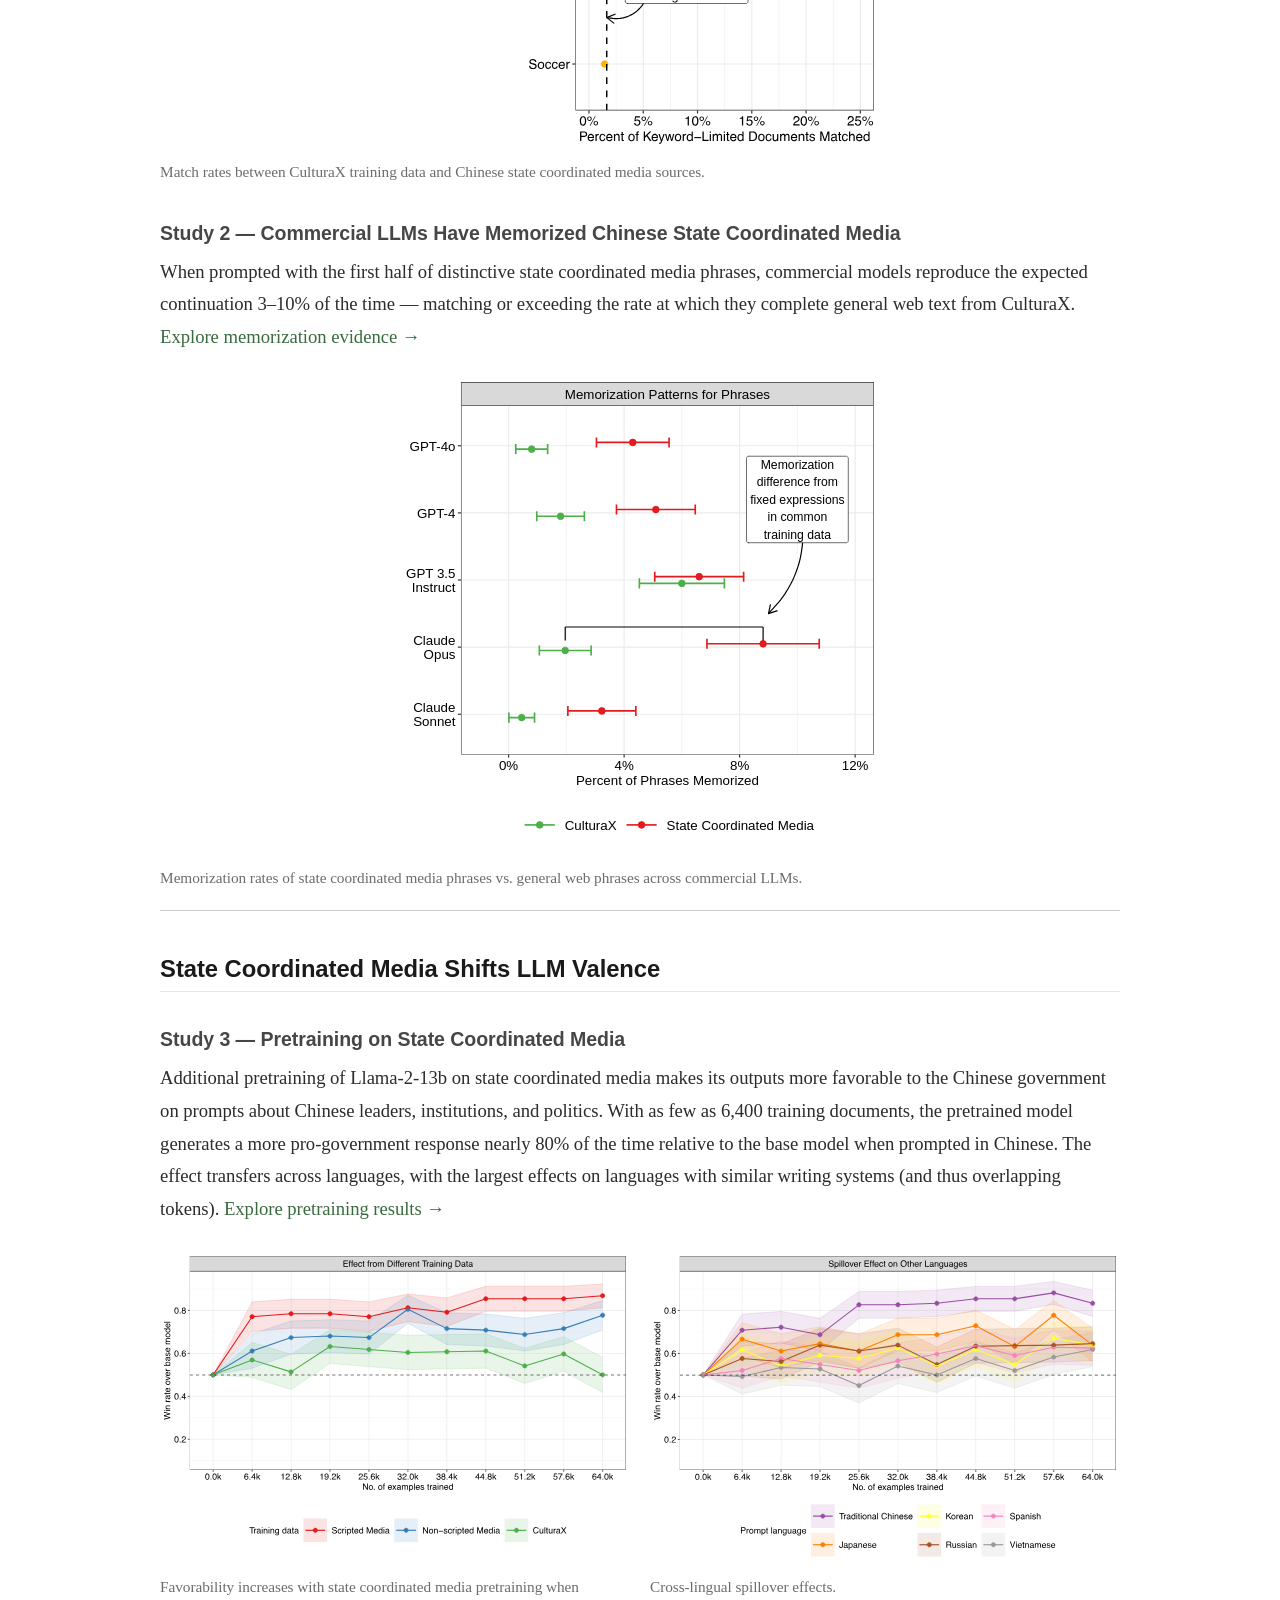
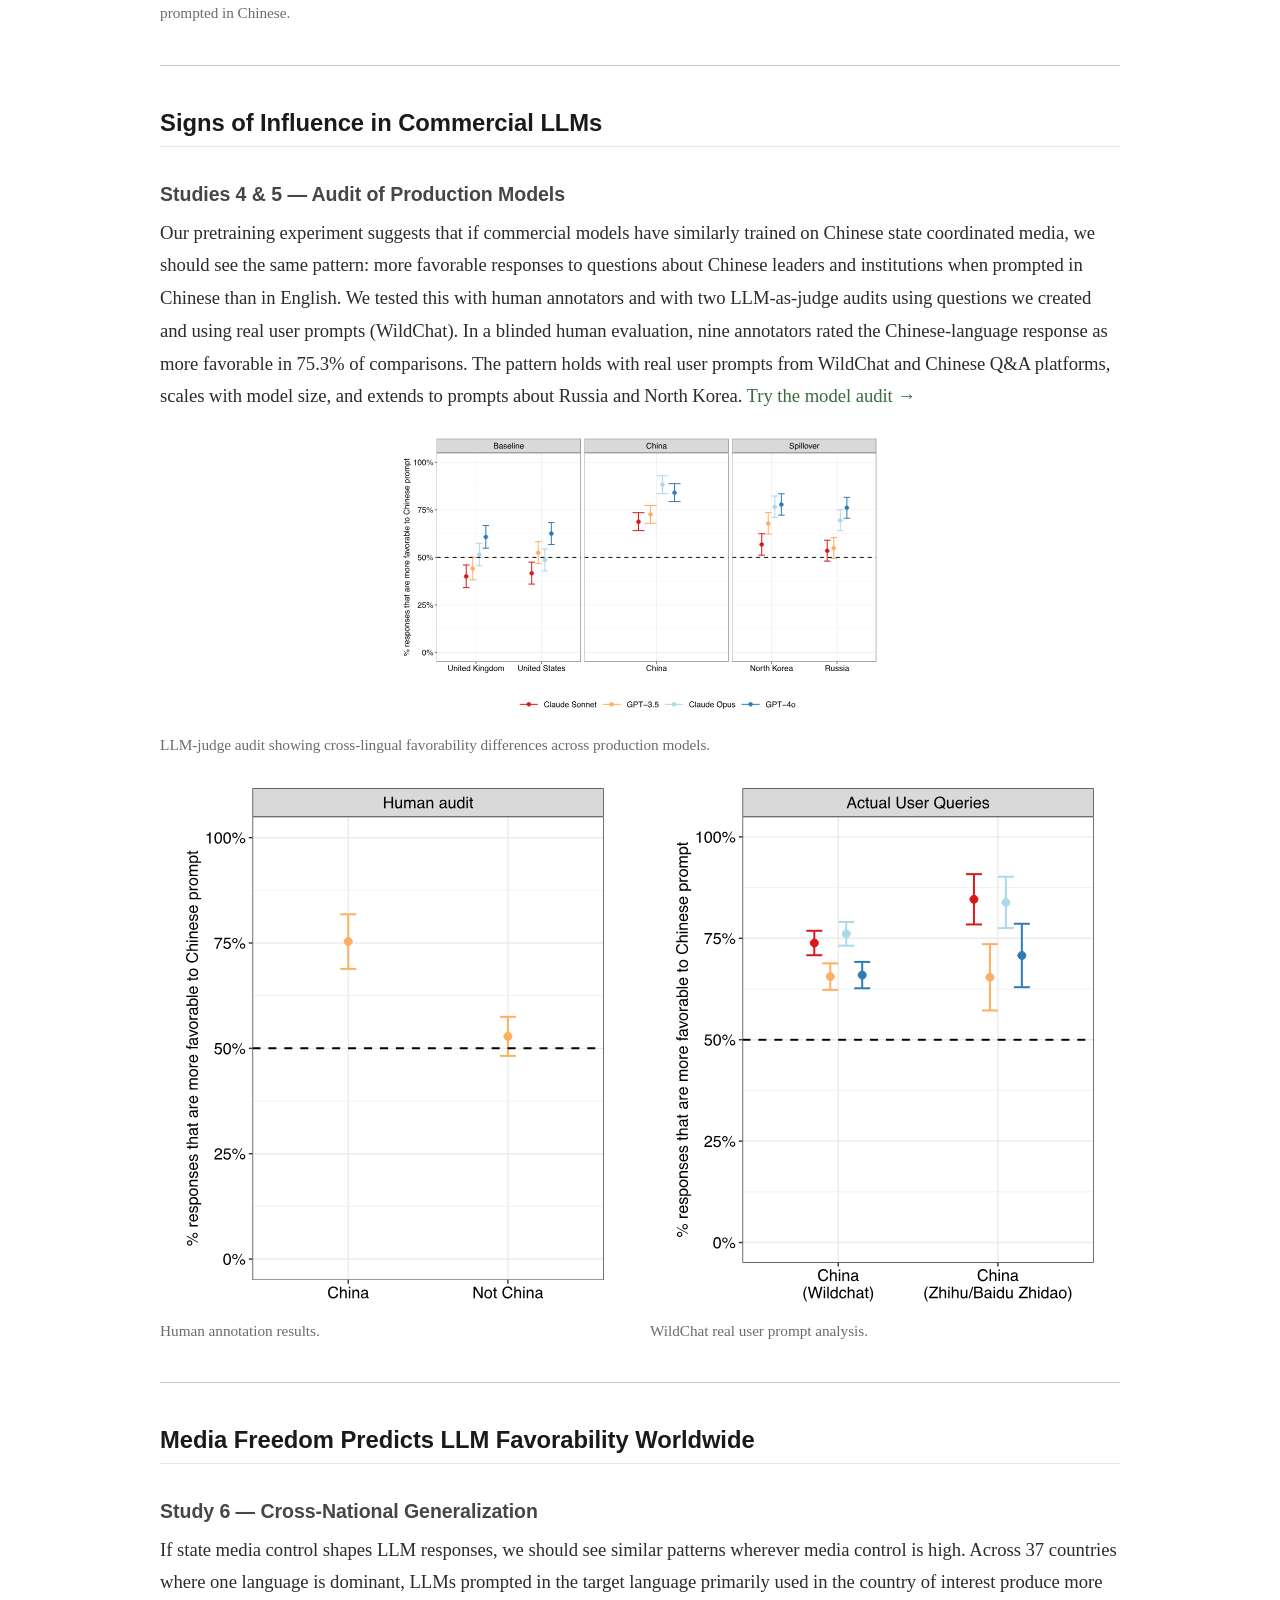
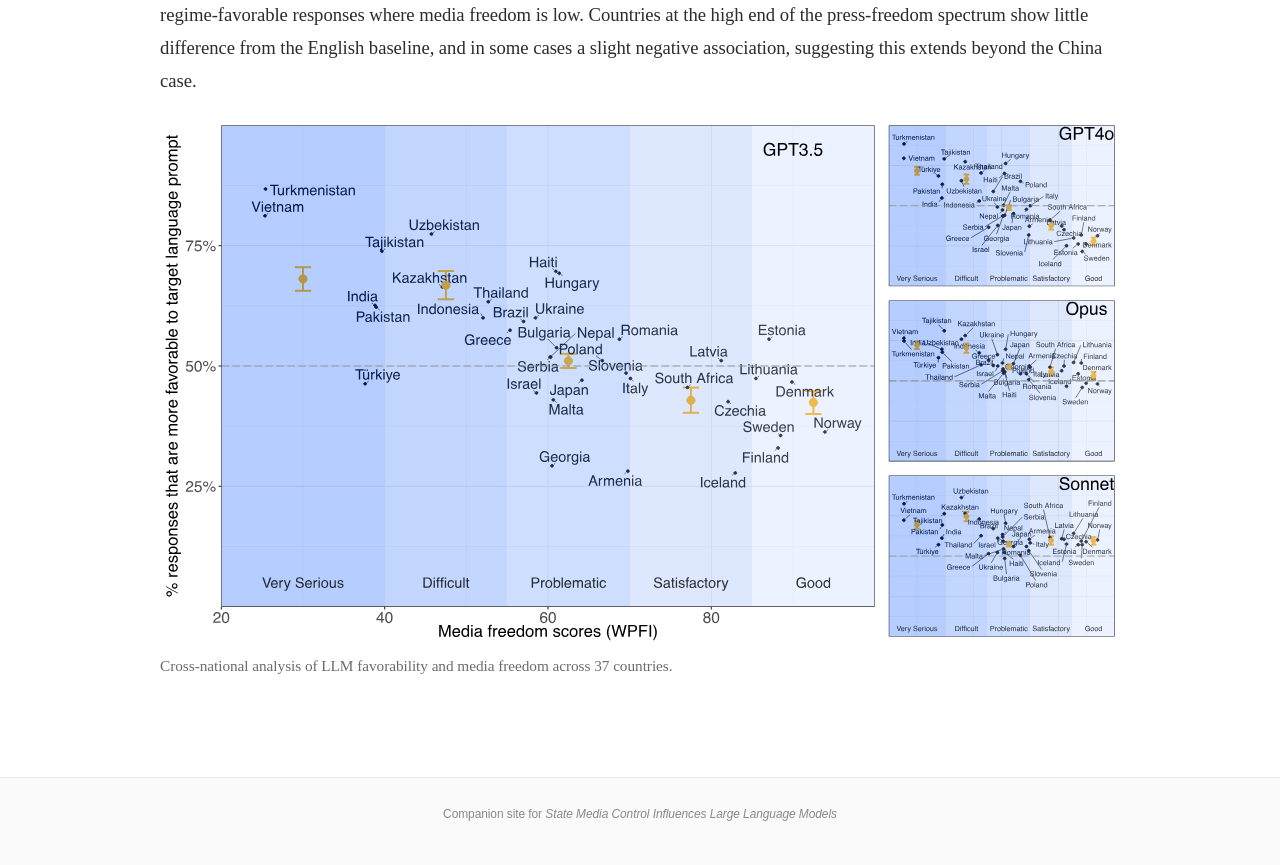
==== commit 2ff8e8d6: "Built site for gh-pages" ====
--- a/index.html
+++ b/index.html
@@ -207,6 +207,7 @@
 <div style="font-size: 0.85em; color: #666; margin-bottom: 1.5rem;">
 <p><sup>1</sup>Co-first author · <sup>2</sup>University of Oregon · <sup>3</sup>Purdue University · <sup>4</sup>UC San Diego · <sup>5</sup>NYU Center for Social Media, AI, and Politics · <sup>6</sup>Princeton University · <sup>7</sup>NYU Wilf Family Department of Politics</p>
 </div>
+<p><em>Published in <a href="https://doi.org/10.1038/s41586-026-10506-7">Nature</a> (2026).</em></p>
 <div class="callout callout-style-default callout-note callout-titled" title="Click for author disclosures">
 <div class="callout-header d-flex align-content-center collapsed" data-bs-toggle="collapse" data-bs-target=".callout-1-contents" aria-controls="callout-1" aria-expanded="false" aria-label="Toggle callout">
 <div class="callout-icon-container">
